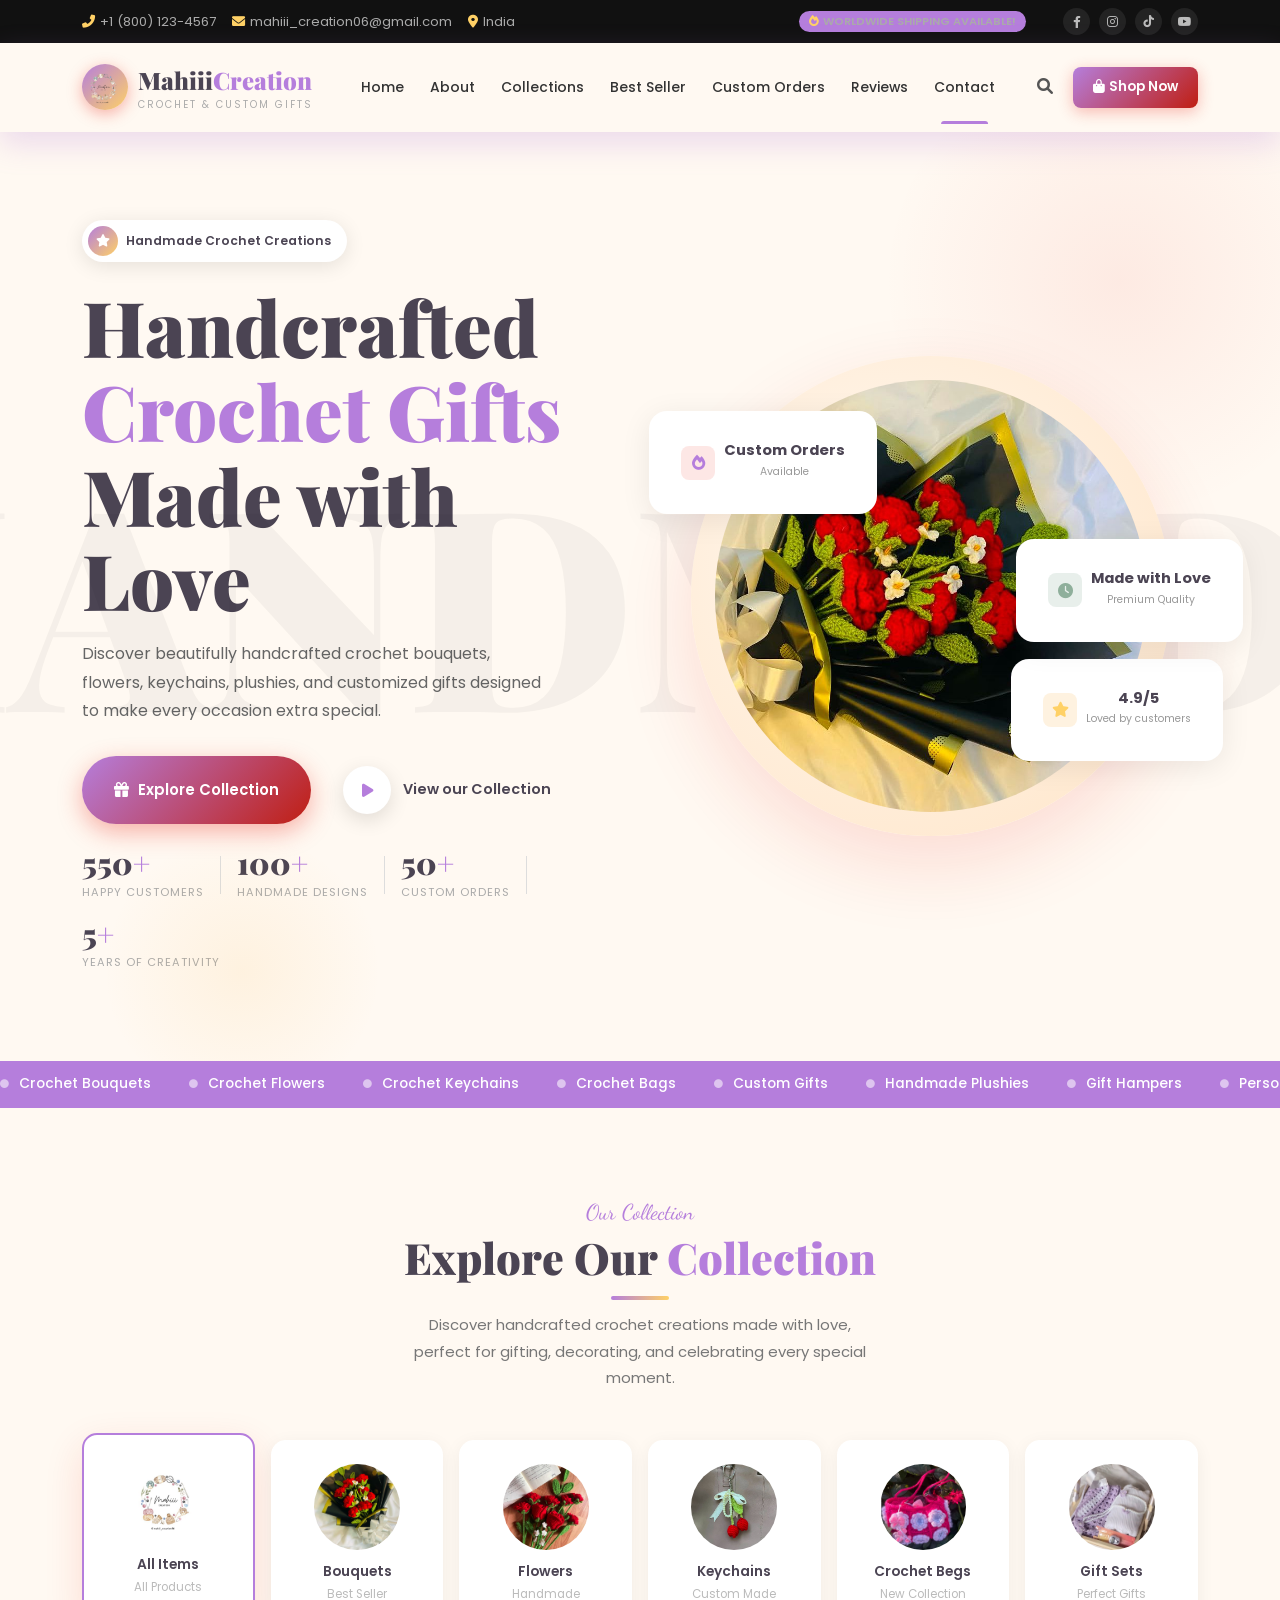
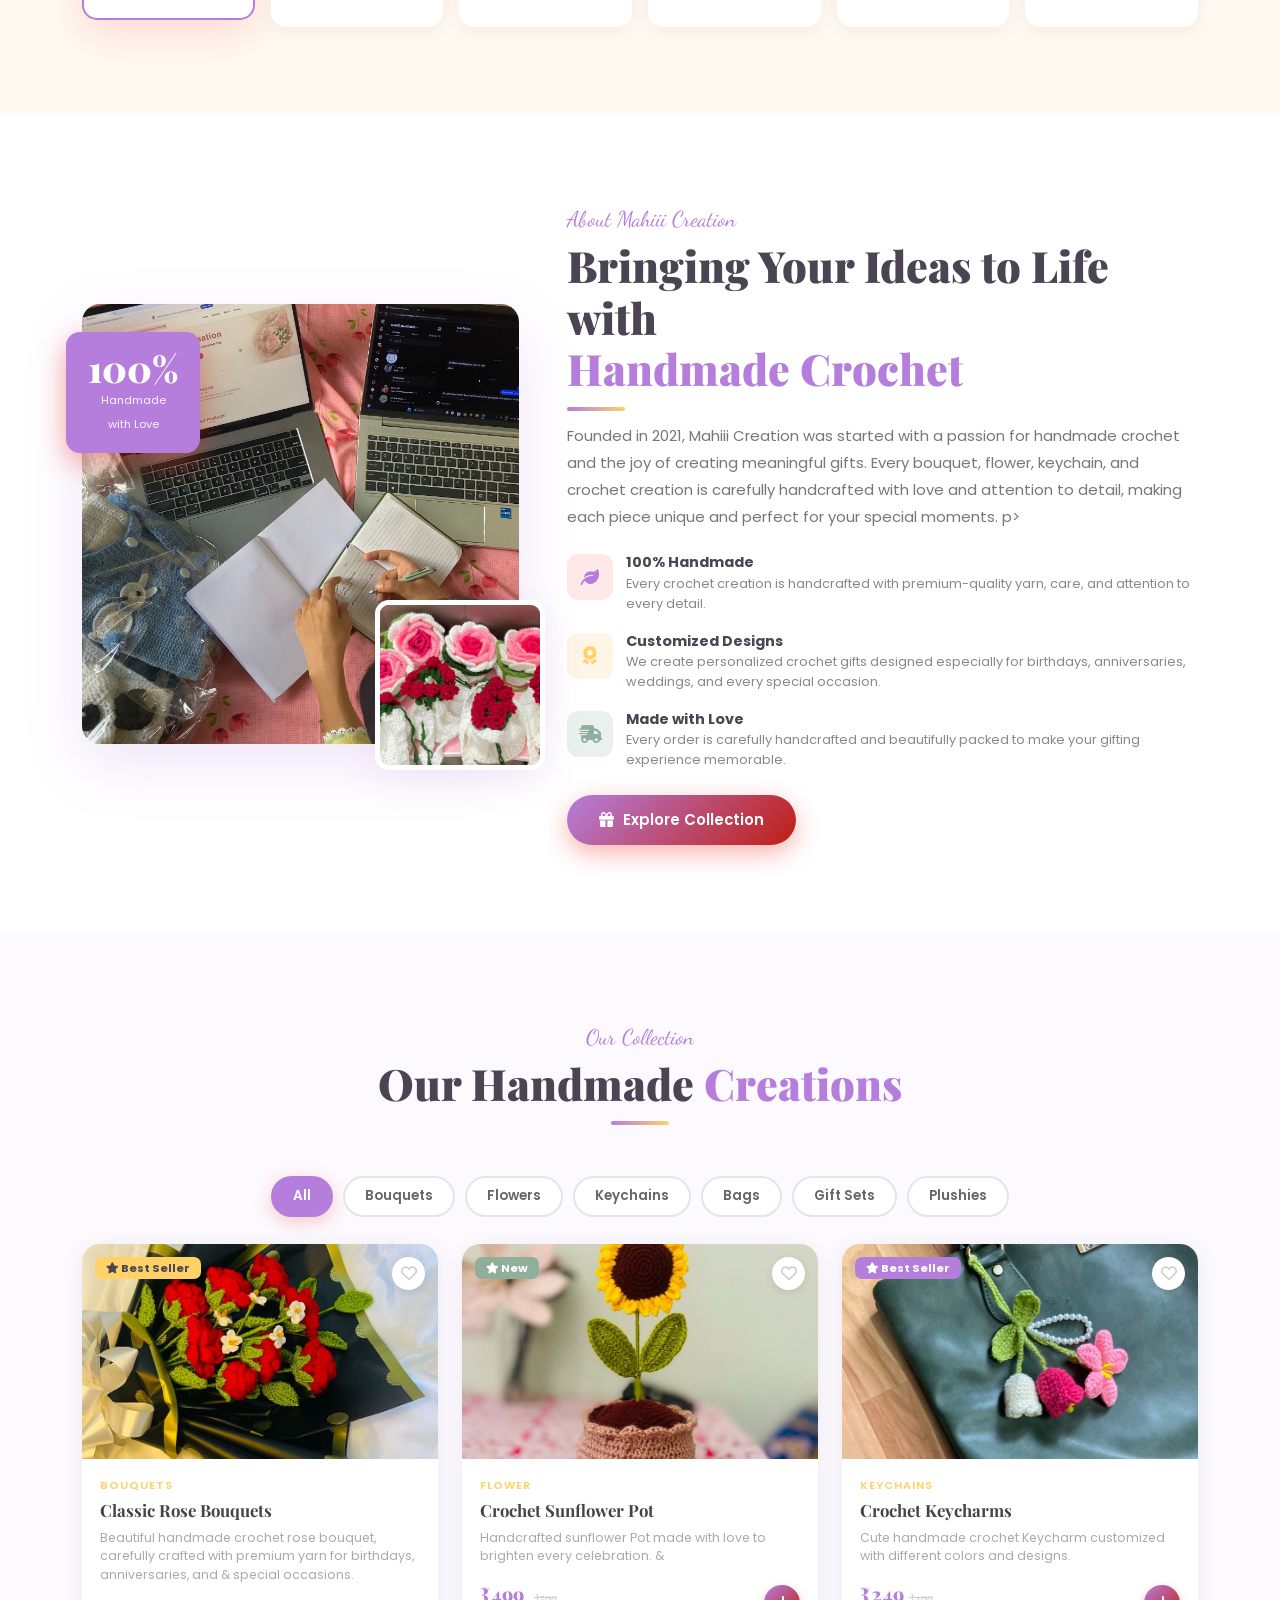
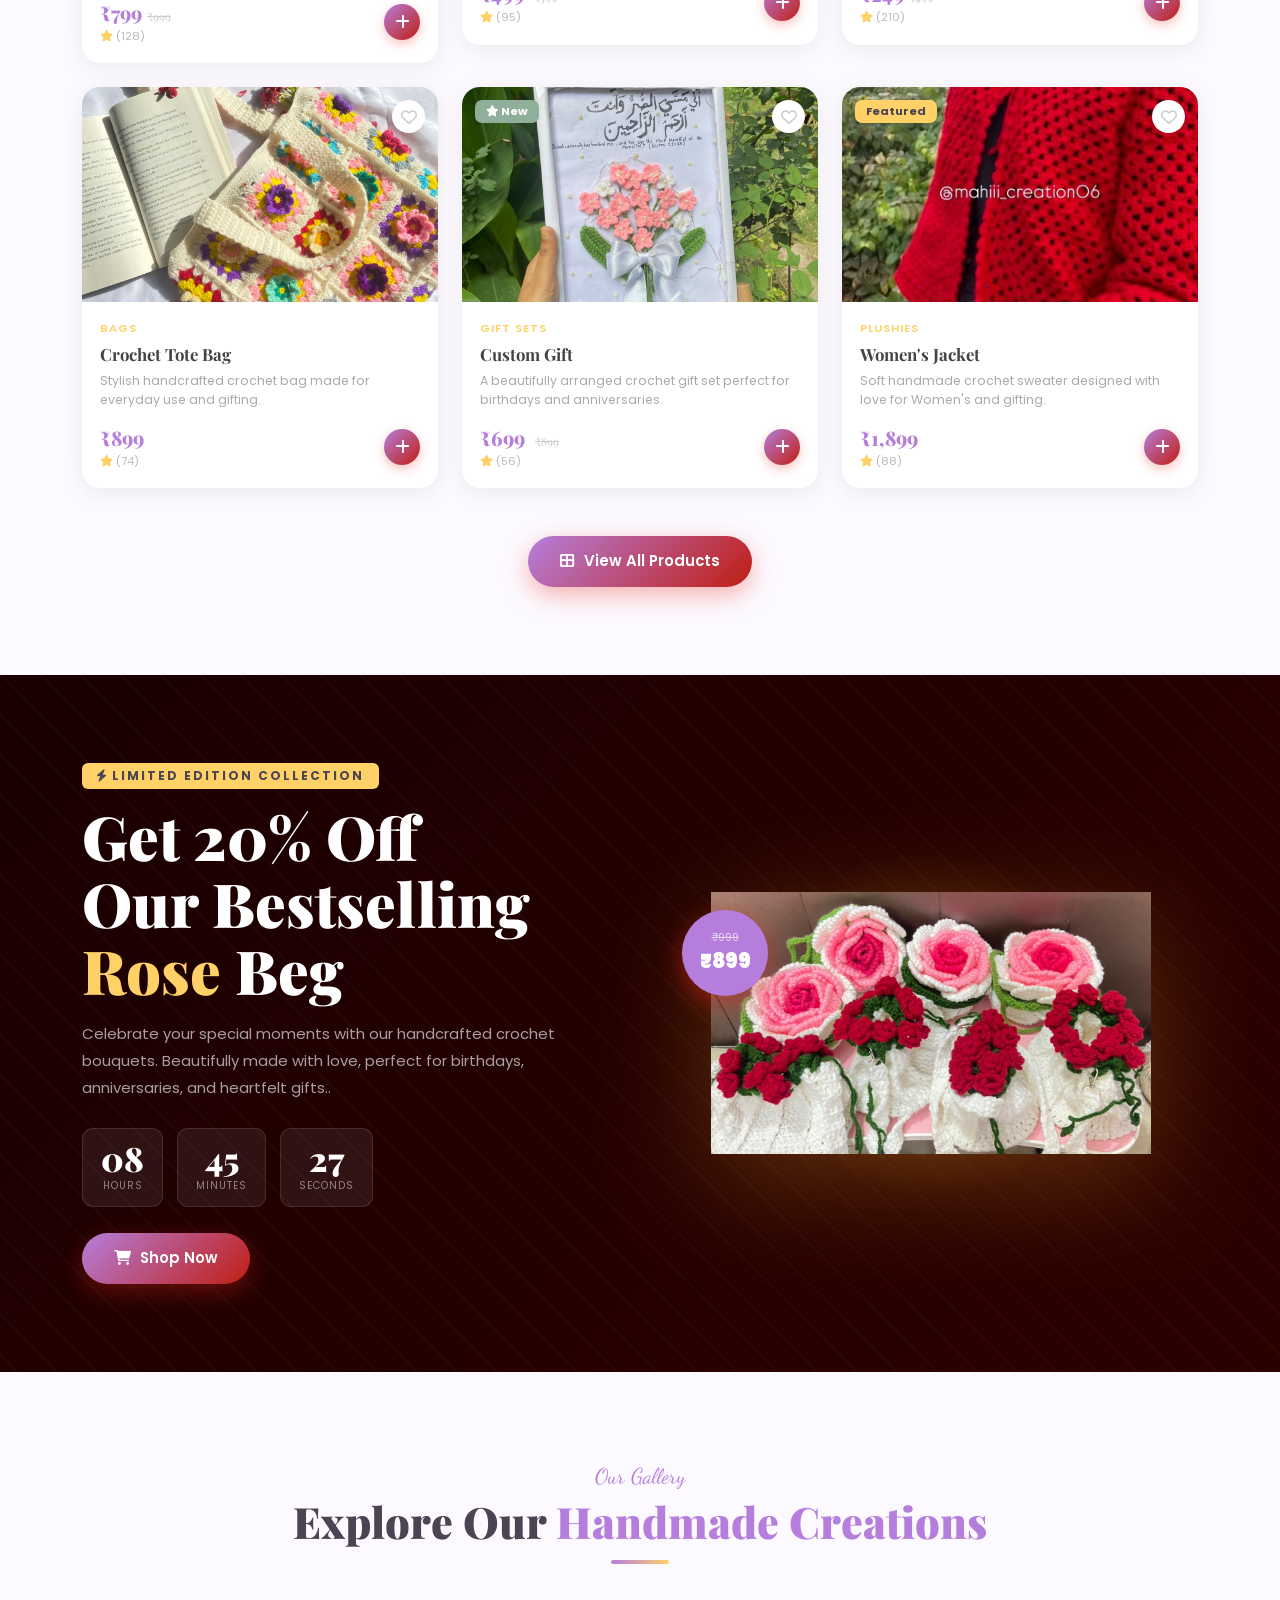
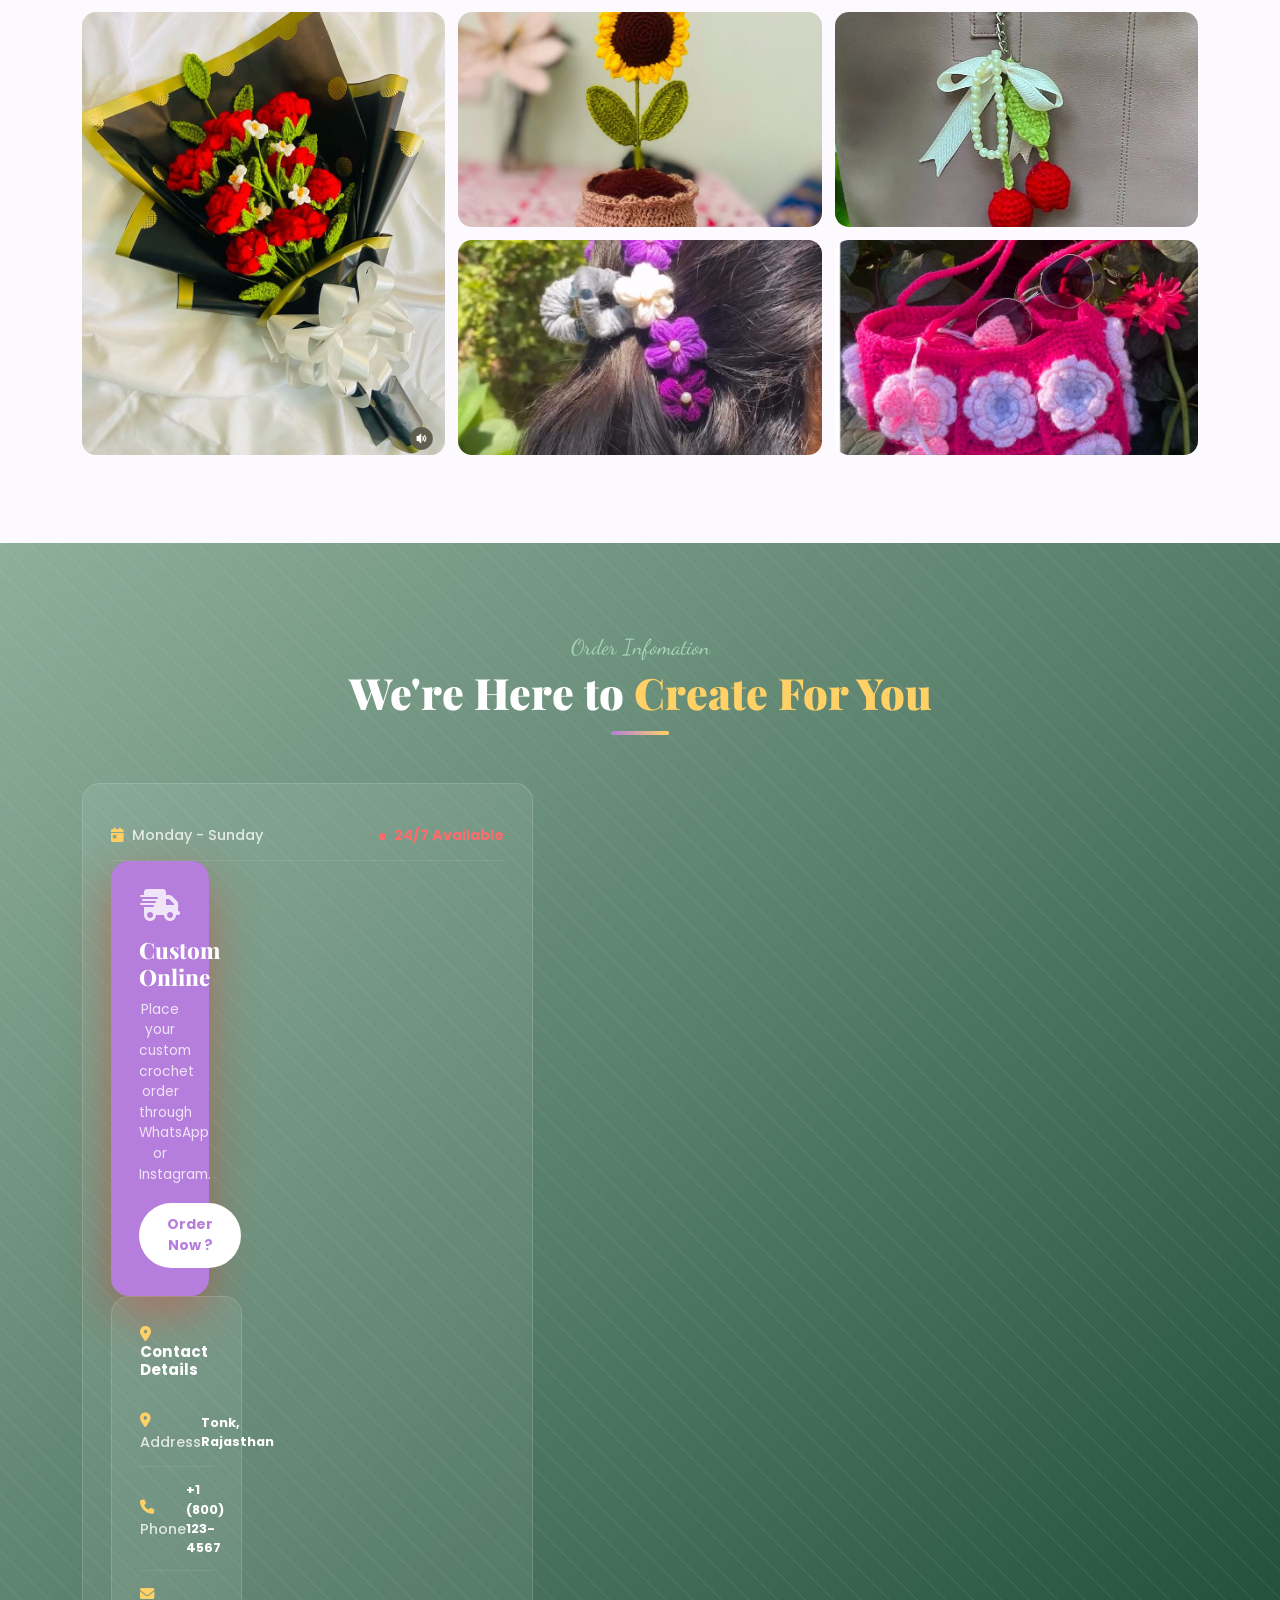
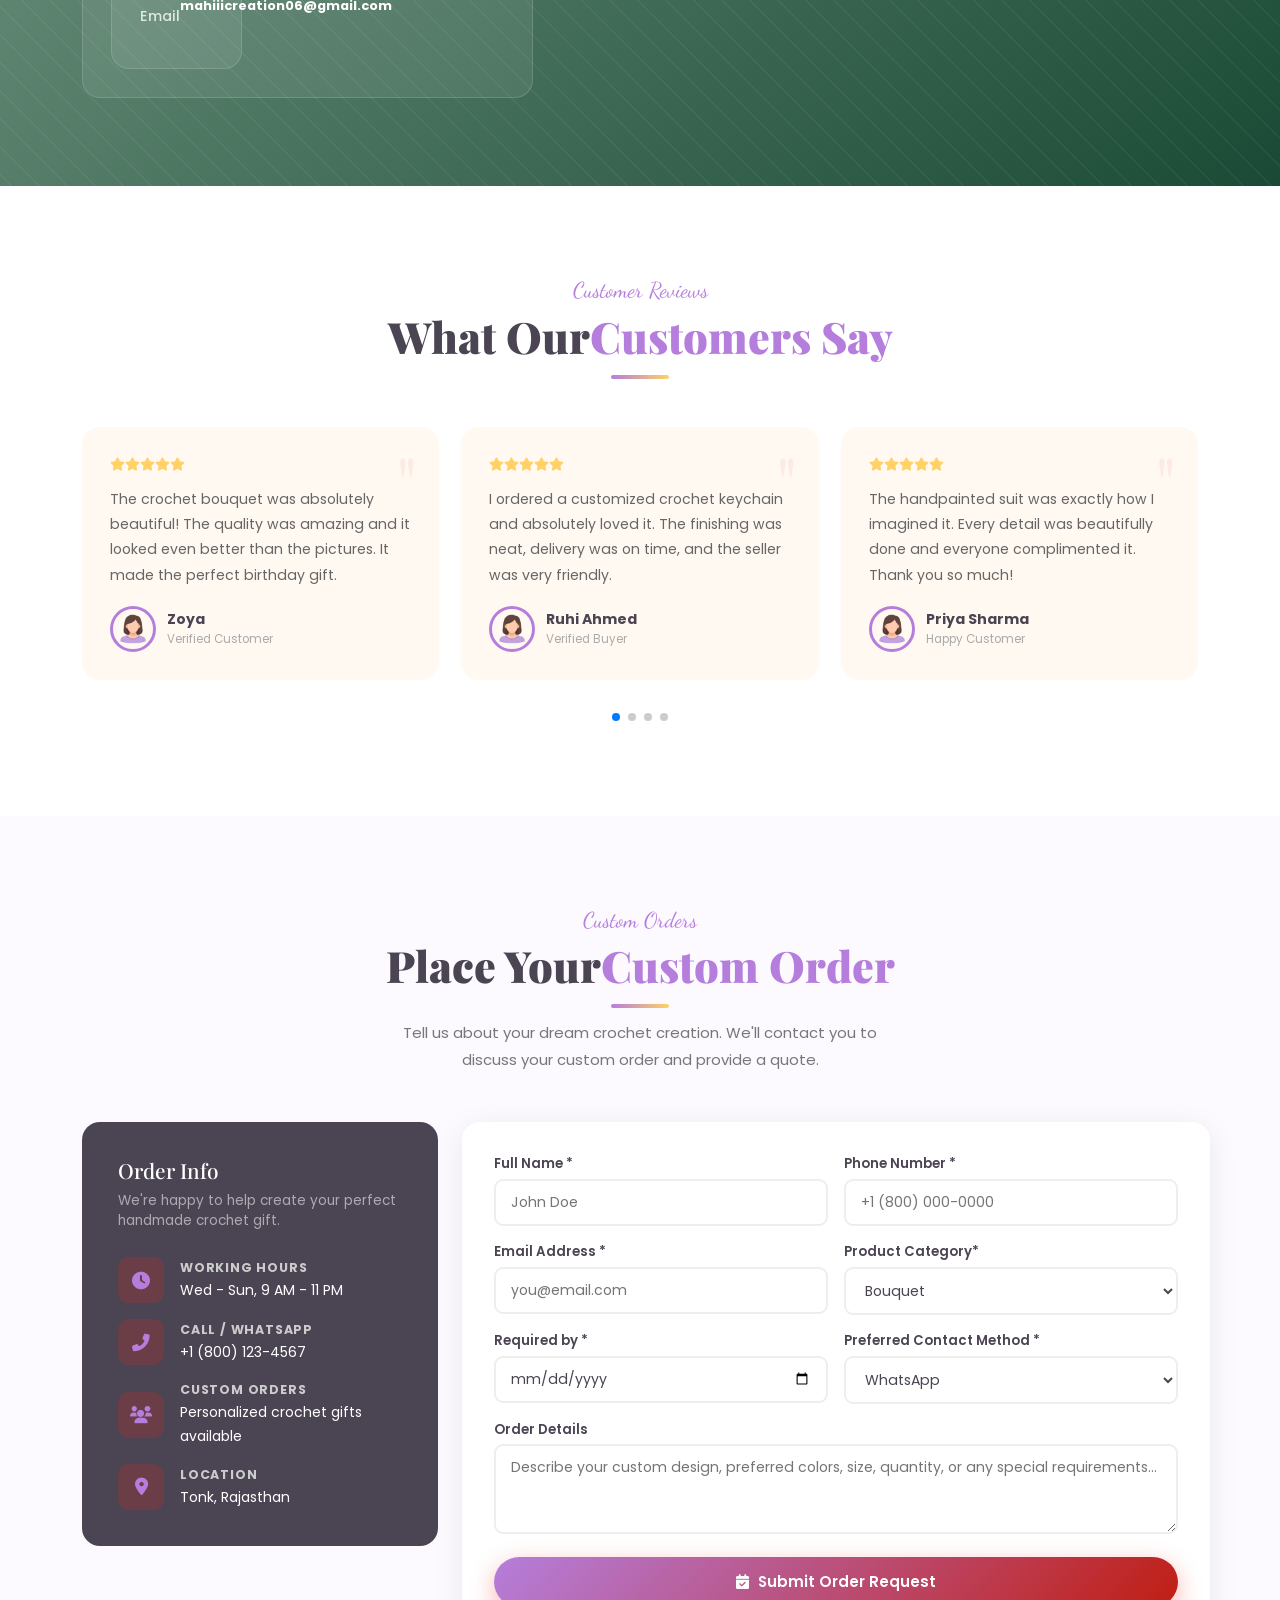
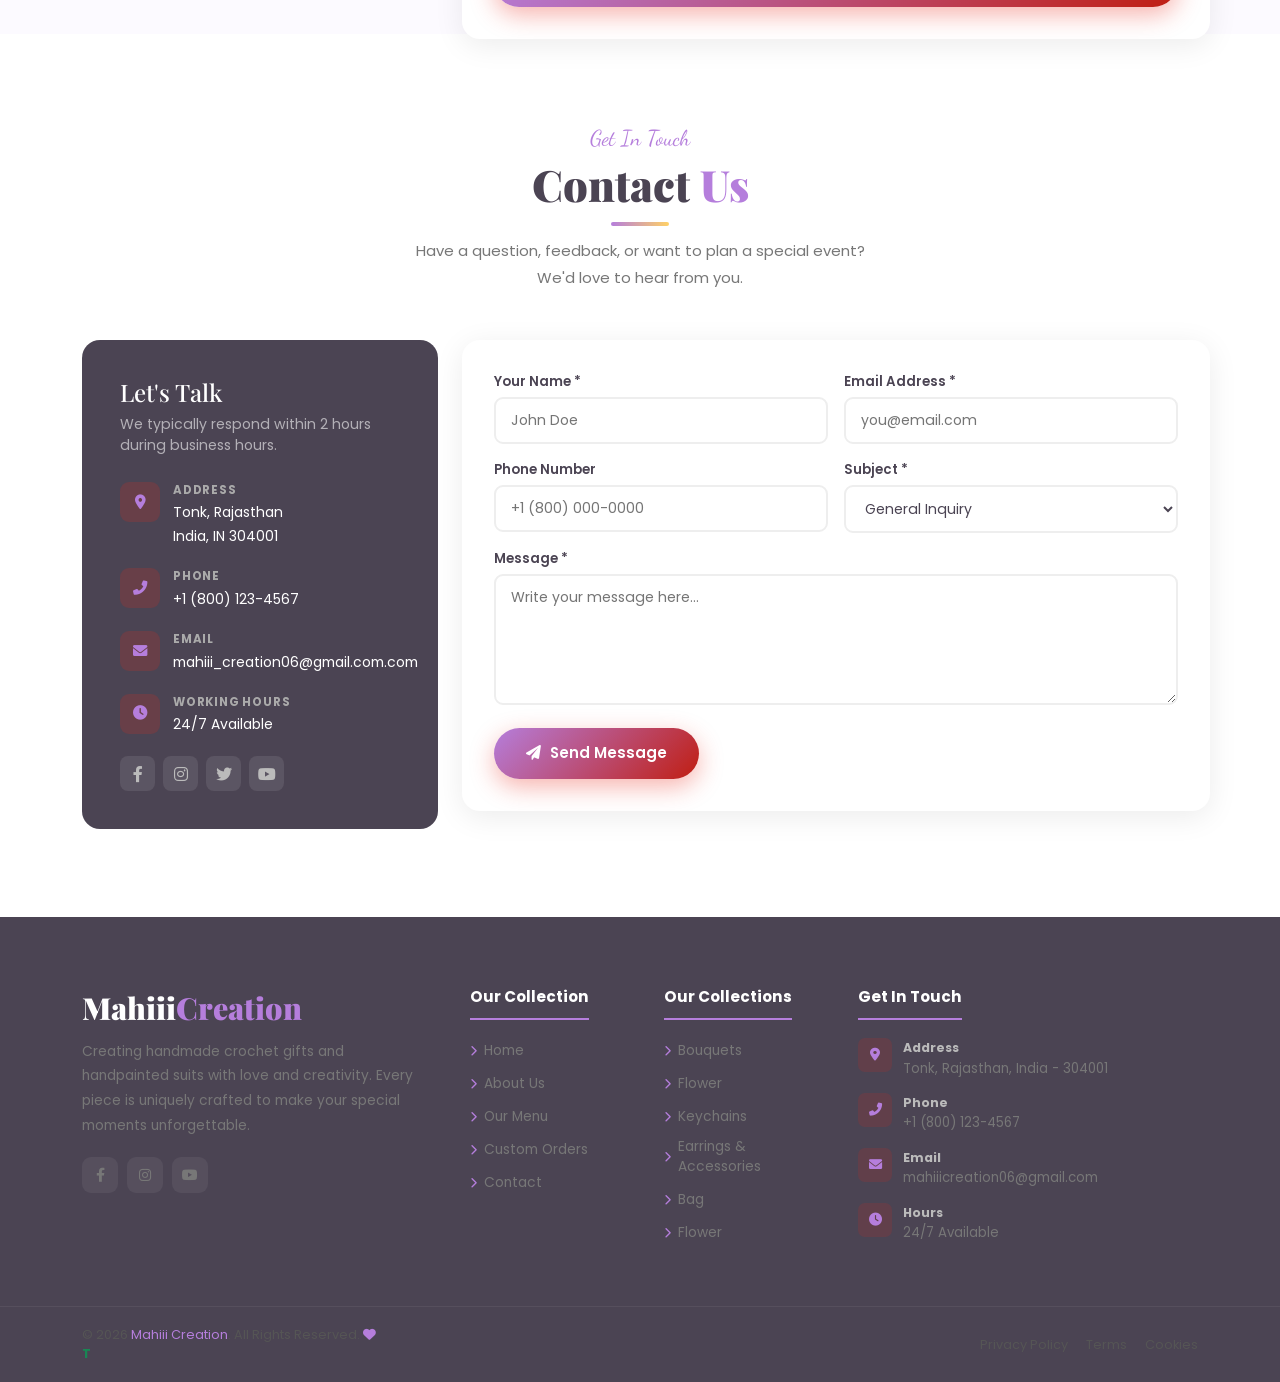
==== sarab-1.0.0/sarab/index.html @ e09a14ba "added all files" ====
<!DOCTYPE html>
<html lang="en">

<head>
   <meta charset="UTF-8">
   <meta http-equiv="X-UA-Compatible" content="IE=edge">
   <meta name="viewport" content="width=device-width, initial-scale=1">
   <meta name="author" content="Sarab">
   <meta name="description" content="Sarab - Fast Food & Restaurant HTML Template">
   <title>Mahiii Creation</title>
   <link
      href="https://fonts.googleapis.com/css2?family=Playfair+Display:wght@400;700;900&family=Poppins:wght@300;400;500;600;700&family=Dancing+Script:wght@700&display=swap"
      rel="stylesheet" />
   <!-- Bootstrap 5.3 -->
   <link href="css/bootstrap.min.css" rel="stylesheet" />
   <!-- AOS Animate on Scroll -->
   <link href="css/aos.css" rel="stylesheet" />
   <!-- Swiper -->
   <link href="css/swiper-bundle.min.css" rel="stylesheet" />
   <!-- all min css -->
   <link rel="stylesheet" href="css/all.min.css" />
   <!-- magnific CSS -->
   <link rel="stylesheet" href="css/magnific-popup.css" />
   <!-- Style CSS -->
   <link rel="stylesheet" href="css/style.css" />
</head>

<body>
   <!-- ============================================================
         TOP BAR
         ============================================================ -->
   <div id="topbar">
      <div class="container">
         <div class="d-flex justify-content-between align-items-center flex-wrap gap-2">
            <div class="top-contact d-flex flex-wrap">
               <span><i class="fas fa-phone-alt"></i>+1 (800) 123-4567</span>
               <span><i class="fas fa-envelope"></i>mahiii_creation06@gmail.com</span>
               <span><i class="fas fa-map-marker-alt"></i>India</span>
            </div>
            <div class="d-flex align-items-center gap-3">
               <span class="ttag"><i class="fas fa-fire me-1"></i>Worldwide Shipping Available!</span>
               <div class="tsoc">
                  <a href="#"><i class="fab fa-facebook-f"></i></a>
                  <a href="https://www.instagram.com/mahiii_creation06?igsh=MTJzNTdpdWhrNXEycw%3D%3D&utm_source=qr"><i
                        class="fab fa-instagram"></i></a>
                  <a href="#"><i class="fab fa-tiktok"></i></a>
                  <a href="https://youtube.com/@mahiii_creation06?si=y1d1FblT5YzJp3zn"><i
                        class="fab fa-youtube"></i></a>
               </div>
            </div>
         </div>
      </div>
   </div>
   <!-- ============================================================
         NAVBAR
         ============================================================ -->
   <nav class="navbar navbar-expand-lg" id="nav">
      <div class="container">
         <a class="navbar-brand" href="#">
            <div class="blogo">
               <div class="bico"> <img src="img/logo1.png" alt="Mahiii Creation Logo">
               </div>
               <div>
                  <div class="bname">Mahiii<span>Creation</span></div>
                  <div class="bsub">Crochet & Custom Gifts </div>
               </div>
            </div>
         </a>
         <button class="navbar-toggler border-0" type="button" data-bs-toggle="collapse" data-bs-target="#navmenu">
            <i class="fas fa-bars" style="color:var(--prima ry);font-size:1.35rem;"></i>
         </button>
         <div class="collapse navbar-collapse" id="navmenu">
            <ul class="navbar-nav mx-auto">
               <li class="nav-item"><a class="nav-link active" href="#hero">Home</a></li>
               <li class="nav-item"><a class="nav-link" href="#about">About</a></li>
               <li class="nav-item"><a class="nav-link" href="#menu">Collections</a></li>
               <li class="nav-item"><a class="nav-link" href="#chefs">Best Seller</a></li>
               <li class="nav-item"><a class="nav-link" href="#reservation">Custom Orders</a></li>
               <li class="nav-item"><a class="nav-link" href="#testimonials">Reviews</a></li>
               <li class="nav-item"><a class="nav-link" href="#contact-section">Contact</a></li>
            </ul>
            <div class="d-flex align-items-center gap-1">
               <!-- FIX 1: Search button -->
               <button id="navSearchBtn" title="Search"><i class="fas fa-search"></i></button>
               <a href="#menu" class="nav-link nav-cta"><i class="fas fa-shopping-bag me-1"></i>Shop Now</a>
            </div>
         </div>
      </div>
   </nav>
   <!-- ============================================================
         FIX 1 � SEARCH OVERLAY POPUP
         ============================================================ -->
   <div id="searchOv">
      <button class="sovclose" id="searchClose"><i class="fas fa-times"></i></button>
      <div class="sovbox">
         <h4>Find the perfect handmade crochet gift.</h4>
         <div class="sovinput">
            <input type="text" id="searchInput" placeholder="Search bouquets, keychains, flowers..."
               autocomplete="off" />
            <button><i class="fas fa-search"></i></button>
         </div>
         <!-- Categories inside search box -->
         <div class="sovcats">
            <div class="sovcat active" data-cat="all">
               <img src="img/logo.jpeg" alt="" />All Items
            </div>
            <div class="sovcat" data-cat="burgers">
               <img src="img/bouquet.jpeg" alt="" />Bouquets
            </div>
            <div class="sovcat" data-cat="pizza">
               <img src="img/menu/purple clw.jpeg" alt="" />Accessories
            </div>
            <div class="sovcat" data-cat="chicken">
               <img src="img/menu/Rose flower.jpeg" alt="" />Flowers
            </div>
            <div class="sovcat" data-cat="wraps">
               <img src="img/menu/bag.jpeg" alt="" />Crochet Bags
            </div>
            <div class="sovcat" data-cat="pasta">
               <img src="img/menu/women cardigan.jpeg" alt="" />Plushies
            </div>
            <div class="sovcat" data-cat="desserts">
               <img src="img/menu/ramadan gift hamper.jpeg" alt="" />Gift Hampers
            </div>
         </div>
         <div class="sovtrend">
            <p><i class="fas fa-fire me-1" style="color:var(--secondary);"></i>Popular Searches</p>
            <span class="ttag">Crochet Bouquet</span>
            <span class="ttag">Rose Bouquet</span>
            <span class="ttag">Accessories</span>
            <span class="ttag">Crochet Keychain</span>
            <span class="ttag">Crochet Bag</span>
            <span class="ttag">Custom Gift</span>
         </div>
      </div>
   </div>
   <!-- ============================================================
         HERO
         ============================================================ -->
   <section id="hero">
      <div class="hs hs1"></div>
      <div class="hs hs2"></div>
      <div class="hbgtxt">HANDMADE</div>
      <div class="container">
         <div class="row align-items-center g-5" style="min-height:88vh;">
            <div class="col-lg-6">
               <div class="hbadge">
                  <div class="hbi"><i class="fas fa-star"></i></div>
                  <span>Handmade Crochet Creations</span>
               </div>
               <h1 class="htitle">Handcrafted <span class="hl">Crochet Gifts</span><br />Made with Love</h1>
               <p class="hdesc">Discover beautifully handcrafted crochet bouquets, flowers, keychains, plushies, and
                  customized gifts designed to make every occasion extra special.</p>
               <div class="d-flex flex-wrap gap-3 mb-2">
                  <a href="#menu" class="btn-red"><i class="fas fa-gift"></i>Explore Collection</a>
                  <!-- FIX 2: Magnific popup video trigger -->
                  <a href="https://www.youtube.com/watch?v=RXv_uIN6e-Y" class="magnific_popup btn-play popup-youtube">
                     <div class="pico"><i class="fas fa-play"></i></div>
                     <span>View our Collection</span>
                  </a>
               </div>
               <div class="hstats d-flex gap-3 flex-wrap mt-4">
                  <div class="hstat"><span class="snum">550<em>+</em></span><small>Happy Customers</small></div>
                  <div class="sdiv"></div>
                  <div class="hstat"><span class="snum">100<em>+</em></span><small>Handmade Designs</small></div>
                  <div class="sdiv"></div>
                  <div class="hstat"><span class="snum">50<em>+</em></span><small>Custom Orders</small></div>
                  <div class="sdiv"></div>
                  <div class="hstat"><span class="snum">5<em>+</em></span><small>Years of Creativity</small></div>
               </div>
            </div>
            <div class="col-lg-6">
               <div style="position:relative;text-align:center;">
                  <div class="hcircle">
                     <img src="img/banner.jpeg" alt="Burger" />
                  </div>
                  <div class="fcard fc1">
                     <div class="fcoi r"><i class="fas fa-fire"></i></div>
                     <div><span class="fcnum">Custom Orders</span><span class="fcsm">Available</span></div>
                  </div>
                  <div class="fcard fc2">
                     <div class="fcoi y"><i class="fas fa-star"></i></div>
                     <div><span class="fcnum">4.9/5</span><span class="fcsm">Loved by customers</span></div>
                  </div>
                  <div class="fcard fc3">
                     <div class="fcoi g"><i class="fas fa-clock"></i></div>
                     <div><span class="fcnum">Made with Love</span><span class="fcsm">Premium Quality</span></div>
                  </div>
               </div>
            </div>
         </div>
      </div>
   </section>
   <!-- MARQUEE -->
   <div class="mqsec">
      <div class="mqtrack">
         <div class="mqitem"><i class="fas fa-circle"></i>Crochet Bouquets</div>
         <div class="mqitem"><i class="fas fa-circle"></i>Crochet Flowers</div>
         <div class="mqitem"><i class="fas fa-circle"></i>Crochet Keychains</div>
         <div class="mqitem"><i class="fas fa-circle"></i>Crochet Bags</div>
         <div class="mqitem"><i class="fas fa-circle"></i>Custom Gifts</div>
         <div class="mqitem"><i class="fas fa-circle"></i>Handmade Plushies</div>
         <div class="mqitem"><i class="fas fa-circle"></i>Gift Hampers</div>
         <div class="mqitem"><i class="fas fa-circle"></i>Personalized Gifts</div>
         <div class="mqitem"><i class="fas fa-circle"></i>Crochet Flowers</div>
         <div class="mqitem"><i class="fas fa-circle"></i>Crochet Mobile Cover</div>
         <div class="mqitem"><i class="fas fa-circle"></i>Crochet Earrings</div>
         <div class="mqitem"><i class="fas fa-circle"></i>Rose Bouquet</div>
         <div class="mqitem"><i class="fas fa-circle"></i>Custom Gifts</div>
         <div class="mqitem"><i class="fas fa-circle"></i>Gift Hampers</div>
      </div>
   </div>
   <!-- CATEGORY -->
   <section id="category">
      <div class="container">
         <div class="text-center mb-5" data-aos="fade-up">
            <span class="slbl">Our Collection</span>
            <h2 class="stitle">Explore Our <span>Collection</span></h2>
            <div class="sline"></div>
            <p class="sdesc mx-auto" style="max-width:480px;">Discover handcrafted crochet creations made with love,
               perfect for gifting, decorating, and celebrating every special moment.
            </p>
         </div>
         <div class="row g-3 justify-content-center">
            <div class="col-6 col-sm-4 col-md-3 col-lg-2" data-aos="zoom-in" data-aos-delay="0">
               <div class="catcard active" data-filter="all">
                  <img class="catimg" src="img/logo.jpeg" alt="" />
                  <div class="catnm">All Items</div>
                  <div class="catct">All Products</div>
               </div>
            </div>
            <div class="col-6 col-sm-4 col-md-3 col-lg-2" data-aos="zoom-in" data-aos-delay="70">
               <div class="catcard" data-filter="burgers">
                  <img class="catimg" src="img/bouquet.jpeg" alt="" />
                  <div class="catnm">Bouquets</div>
                  <div class="catct">Best Seller</div>
               </div>
            </div>
            <div class="col-6 col-sm-4 col-md-3 col-lg-2" data-aos="zoom-in" data-aos-delay="140">
               <div class="catcard" data-filter="pizza">
                  <img class="catimg" src="img/menu/Rose flower.jpeg" alt="" />
                  <div class="catnm">Flowers</div>
                  <div class="catct">Handmade</div>
               </div>
            </div>
            <div class="col-6 col-sm-4 col-md-3 col-lg-2" data-aos="zoom-in" data-aos-delay="210">
               <div class="catcard" data-filter="chicken">
                  <img class="catimg" src="img/menu/keychain.jpeg" alt="" />
                  <div class="catnm">Keychains</div>
                  <div class="catct">Custom Made</div>
               </div>
            </div>
            <div class="col-6 col-sm-4 col-md-3 col-lg-2" data-aos="zoom-in" data-aos-delay="280">
               <div class="catcard" data-filter="wraps">
                  <img class="catimg" src="img/menu/bag.jpeg" alt="" />
                  <div class="catnm">Crochet Begs</div>
                  <div class="catct">New Collection</div>
               </div>
            </div>
            <div class="col-6 col-sm-4 col-md-3 col-lg-2" data-aos="zoom-in" data-aos-delay="350">
               <div class="catcard" data-filter="desserts">
                  <img class="catimg" src="img/menu/ramadan gift hamper.jpeg" alt="" />
                  <div class="catnm">Gift Sets</div>
                  <div class="catct">Perfect Gifts</div>
               </div>
            </div>
         </div>
      </div>
   </section>
   <!-- ABOUT -->
   <section id="about">
      <div class="container">
         <div class="row align-items-center g-5">
            <div class="col-lg-5" data-aos="fade-right">
               <div class="astack">
                  <div class="aexp"><span class="anum">100%</span><small>Handmade<br />with Love</small></div>
                  <div class="amain"><img src="img/ About.jpeg" alt="Restaurant" /></div>
                  <div class="asm"><img src="img/About2.jpeg" alt="" /></div>
               </div>
            </div>
            <div class="col-lg-7" data-aos="fade-left">
               <span class="slbl">About Mahiii Creation</span>
               <h2 class="stitle text-start">Bringing Your Ideas to Life with<br /><span>Handmade Crochet</span></h2>
               <div class="sline lft"></div>
               <p class="sdesc mb-4">Founded in 2021, Mahiii Creation was started with a passion for handmade crochet
                  and the joy of creating meaningful gifts. Every bouquet, flower, keychain, and crochet creation is
                  carefully handcrafted with love and attention to detail, making each piece unique and perfect for your
                  special moments.
                  p>
               <div class="mb-4">
                  <div class="fti">
                     <div class="ftico r"><i class="fas fa-leaf"></i></div>
                     <div>
                        <h6>100% Handmade</h6>
                        <p>Every crochet creation is handcrafted with premium-quality yarn, care, and attention to every
                           detail.</p>
                     </div>
                  </div>
                  <div class="fti">
                     <div class="ftico y"><i class="fas fa-award"></i></div>
                     <div>
                        <h6>Customized Designs</h6>
                        <p>We create personalized crochet gifts designed especially for birthdays, anniversaries,
                           weddings, and every special occasion.</p>
                     </div>
                  </div>
                  <div class="fti">
                     <div class="ftico g"><i class="fas fa-shipping-fast"></i></div>
                     <div>
                        <h6>Made with Love</h6>
                        <p>Every order is carefully handcrafted and beautifully packed to make your gifting experience
                           memorable.</p>
                     </div>
                  </div>
               </div>
               <a href="#menu" class="btn-red"><i class="fas fa-gift"></i>Explore Collection</a>
            </div>
         </div>
      </div>
   </section>
   <!-- ============================================================
         MENU � FIX 3 (filter works) + FIX 4 (plus opens popup)
         ============================================================ -->
   <section id="menu">
      <div class="container">
         <div class="text-center mb-5" data-aos="fade-up">
            <span class="slbl">Our Collection</span>
            <h2 class="stitle">Our Handmade <span>Creations</span></h2>
            <div class="sline"></div>
         </div>
         <!-- FIX 3 � filter buttons -->
         <div class="text-center mb-4" data-aos="fade-up">
            <button class="filtbtn active" data-f="all">All</button>
            <button class="filtbtn" data-f="burgers">Bouquets</button>
            <button class="filtbtn" data-f="pizza">Flowers</button>
            <button class="filtbtn" data-f="chicken">Keychains</button>
            <button class="filtbtn" data-f="wraps">Bags</button>
            <button class="filtbtn" data-f="desserts">Gift Sets</button>
            <button class="filtbtn" data-f="pasta">Plushies</button>
         </div>
         <div class="row g-4" id="mgrid">
            <!-- CARD 1: Burgers -->
            <div class="col-sm-6 col-lg-4 mwrap" data-c="burgers" data-aos="fade-up">
               <div class="mcard" data-img="img/menu/1.jpg" data-title="Classic Smash Burger" data-cat="Burgers"
                  data-price="$14.99" data-old="$18.99" data-rating="4.9" data-reviews="128" data-cal="620"
                  data-time="12"
                  data-desc="Double smashed patty, cheddar cheese, caramelized onions, house pickles and our legendary special sauce. Made fresh to order on a toasted brioche bun."
                  data-tags="Spicy,Bestseller,Beef">
                  <div class="mimg">
                     <img src="img/banner.jpeg" alt="Smash Burger" />
                     <div class="mbdg hot"><i class="fas fa-star"></i> Best Seller</div>
                     <div class="mhrt"><i class="far fa-heart"></i></div>
                  </div>
                  <div class="mbody">
                     <div class="mcat">Bouquets</div>
                     <div class="mtit">Classic Rose Bouquets</div>
                     <div class="mdesc">Beautiful handmade crochet rose bouquet, carefully crafted with premium yarn for
                        birthdays, anniversaries, and &amp; special occasions.
                     </div>
                     <div class="mfoot">
                        <div>
                           <div class="mprice">₹799<small>₹999</small></div>
                           <div class="mstars"><i class="fas fa-star"></i> <span
                                 style="color:#bbb;font-size:.7rem;">(128)</span></div>
                        </div>
                        <button class="madd" title="View Details"><i class="fas fa-plus"></i></button>
                     </div>
                  </div>
               </div>
            </div>
            <!-- CARD 2: Pizza -->
            <div class="col-sm-6 col-lg-4 mwrap" data-c="pizza" data-aos="fade-up" data-aos-delay="80">
               <div class="mcard" data-img="img/menu/2.jpg" data-title="Margherita Royale" data-cat="Pizza"
                  data-price="$19.99" data-old="$24.99" data-rating="4.8" data-reviews="95" data-cal="480"
                  data-time="18"
                  data-desc="San Marzano tomatoes, fresh buffalo mozzarella, fragrant basil leaves, drizzled with Italian truffle oil on a hand-stretched sourdough base."
                  data-tags="Vegetarian,New,Italian">
                  <div class="mimg">
                     <img src="img/category/sunflower pot.jpeg" alt="Pizza" />
                     <div class="mbdg new"><i class="fas fa-star"></i> New</div>
                     <div class="mhrt"><i class="far fa-heart"></i></div>
                  </div>
                  <div class="mbody">
                     <div class="mcat">Flower</div>
                     <div class="mtit">Crochet Sunflower Pot</div>
                     <div class="mdesc">Handcrafted sunflower Pot made with love to brighten every celebration.
                        &amp;
                     </div>
                     <div class="mfoot">
                        <div>
                           <div class="mprice">₹499 <small>₹599</small></div>
                           <div class="mstars"><i class="fas fa-star"></i> <span
                                 style="color:#bbb;font-size:.7rem;">(95)</span></div>
                        </div>
                        <button class="madd" title="View Details"><i class="fas fa-plus"></i></button>
                     </div>
                  </div>
               </div>
            </div>
            <!-- CARD 3: Chicken -->
            <div class="col-sm-6 col-lg-4 mwrap" data-c="chicken" data-aos="fade-up" data-aos-delay="160">
               <div class="mcard" data-img="img/menu/3.jpg" data-title="Nashville Hot Chicken" data-cat="Chicken"
                  data-price="$12.99" data-old="$16.99" data-rating="5.0" data-reviews="210" data-cal="710"
                  data-time="15"
                  data-desc="Extra-crispy fried chicken tossed in our signature fiery Nashville spice blend, served with honey drizzle and house pickles on a toasted brioche bun."
                  data-tags="Spicy,Bestseller,Crispy">
                  <div class="mimg">
                     <img src="img/category/key charm.jpeg" alt="Chicken" />
                     <div class="mbdg"><i class="fas fa-star"></i> Best Seller</div>
                     <div class="mhrt"><i class="far fa-heart"></i></div>
                  </div>
                  <div class="mbody">
                     <div class="mcat">Keychains</div>
                     <div class="mtit">Crochet Keycharms</div>
                     <div class="mdesc">Cute handmade crochet Keycharm customized with different colors and designs.
                     </div>
                     <div class="mfoot">
                        <div>
                           <div class="mprice">₹249<small>₹499</small></div>
                           <div class="mstars"><i class="fas fa-star"></i> <span
                                 style="color:#bbb;font-size:.7rem;">(210)</span></div>
                        </div>
                        <button class="madd" title="View Details"><i class="fas fa-plus"></i></button>
                     </div>
                  </div>
               </div>
            </div>
            <!-- CARD 4: Wraps -->
            <div class="col-sm-6 col-lg-4 mwrap" data-c="wraps" data-aos="fade-up">
               <div class="mcard" data-img="img/menu/4.jpg" data-title="Loaded Fajita Wrap" data-cat="Wraps"
                  data-price="$10.99" data-old="" data-rating="4.5" data-reviews="74" data-cal="520" data-time="10"
                  data-desc="Grilled chicken strips, saut�ed bell peppers and onions, sour cream, fresh guacamole and salsa wrapped in a warm flour tortilla with melted cheddar."
                  data-tags="Grilled,Fresh,Mexican">
                  <div class="mimg">
                     <img src="img/category/tote bag.jpeg" alt="Wrap" />
                     <div class="mhrt"><i class="far fa-heart"></i></div>
                  </div>
                  <div class="mbody">
                     <div class="mcat">Bags</div>
                     <div class="mtit">Crochet Tote Bag</div>
                     <div class="mdesc">Stylish handcrafted crochet bag made for everyday use and gifting.</div>
                     <div class="mfoot">
                        <div>
                           <div class="mprice">₹899</div>
                           <div class="mstars"><i class="fas fa-star"></i> <span
                                 style="color:#bbb;font-size:.7rem;">(74)</span></div>
                        </div>
                        <button class="madd" title="View Details"><i class="fas fa-plus"></i></button>
                     </div>
                  </div>
               </div>
            </div>
            <!-- CARD 5: Desserts -->
            <div class="col-sm-6 col-lg-4 mwrap" data-c="desserts" data-aos="fade-up" data-aos-delay="80">
               <div class="mcard" data-img="img/menu/5.jpg" data-title="Nutella Lava Cake" data-cat="Desserts"
                  data-price="$8.99" data-old="$11.99" data-rating="4.9" data-reviews="56" data-cal="390" data-time="8"
                  data-desc="Warm molten chocolate cake with a gooey Nutella center, served alongside Madagascar vanilla bean ice cream with salted caramel drizzle and fresh berries."
                  data-tags="Sweet,New,Chocolate">
                  <div class="mimg">
                     <img src="img/category/crochet gift.jpeg" alt="Lava Cake" />
                     <div class="mbdg new"><i class="fas fa-star"></i> New</div>
                     <div class="mhrt"><i class="far fa-heart"></i></div>
                  </div>
                  <div class="mbody">
                     <div class="mcat">Gift Sets</div>
                     <div class="mtit"> Custom Gift</div>
                     <div class="mdesc">A beautifully arranged crochet gift set perfect for birthdays and anniversaries.
                     </div>
                     <div class="mfoot">
                        <div>
                           <div class="mprice">₹699 <small>₹899</small></div>
                           <div class="mstars"><i class="fas fa-star"></i> <span
                                 style="color:#bbb;font-size:.7rem;">(56)</span></div>
                        </div>
                        <button class="madd" title="View Details"><i class="fas fa-plus"></i></button>
                     </div>
                  </div>
               </div>
            </div>
            <!-- CARD 6: Pasta -->
            <div class="col-sm-6 col-lg-4 mwrap" data-c="pasta" data-aos="fade-up" data-aos-delay="160">
               <div class="mcard" data-img="img/menu/6.jpg" data-title="Truffle Mushroom Pasta" data-cat="Pasta"
                  data-price="$16.99" data-old="" data-rating="4.9" data-reviews="88" data-cal="560" data-time="20"
                  data-desc="Al dente tagliatelle tossed with mixed wild mushrooms, freshly shaved black truffle, aged parmesan, fresh thyme and a touch of cream in garlic butter."
                  data-tags="Vegetarian,Chef's Pick,Italian">
                  <div class="mimg">
                     <img src="img/menu/women cardigan.jpeg" alt="Pasta" />
                     <div class="mbdg hot">Featured</div>
                     <div class="mhrt"><i class="far fa-heart"></i></div>
                  </div>
                  <div class="mbody">
                     <div class="mcat">Plushies</div>
                     <div class="mtit">Women's Jacket</div>
                     <div class="mdesc">Soft handmade crochet sweater designed with love for Women's and gifting.</div>
                     <div class="mfoot">
                        <div>
                           <div class="mprice">₹1,899</div>
                           <div class="mstars"><i class="fas fa-star"></i> <span
                                 style="color:#bbb;font-size:.7rem;">(88)</span></div>
                        </div>
                        <button class="madd" title="View Details"><i class="fas fa-plus"></i></button>
                     </div>
                  </div>
               </div>
            </div>
         </div>
         <!-- end #mgrid -->
         <div class="text-center mt-5"><a href="#" class="btn-red"><i class="fas fa-th-large"></i>View All Products</a>
         </div>
      </div>
   </section>


   <!-- ============================================================
         FIX 4 � MENU DETAIL POPUP MODAL
         ============================================================ -->
   <div id="menuPop">
      <div class="mpbox">
         <button class="mpclose" id="mpClose"><i class="fas fa-times"></i></button>
         <div class="mpimg"><img id="mpImg" src="" alt="" /></div>
         <div class="mpbody">
            <div id="mpCat"></div>
            <div id="mpTitle"></div>
            <div id="mpStars"></div>
            <div id="mpDesc"></div>
            <div id="mpPrice"></div>
            <div class="mpmeta" id="mpMeta"></div>
            <div class="mpqty">
               <button class="mpqbtn" id="mpMinus">-</button>
               <span class="mpqnum" id="mpQnum">1</span>
               <button class="mpqbtn" id="mpPlus">+</button>
               <span style="font-size:.82rem;color:#aaa;margin-left:9px;">Quantity</span>
            </div>
            <div class="mptags" id="mpTags"></div>
            <button class="mpaddcart" id="mpAddCart"><i class="fas fa-shopping-cart"></i>Order on Whatsapp</button>
         </div>
      </div>
   </div>
   <!-- SPECIAL OFFER -->
   <section id="special">
      <div class="spbg"></div>
      <div class="container" style="position:relative;z-index:2;">
         <div class="row align-items-center g-5">
            <div class="col-lg-6" data-aos="fade-right">
               <div class="sptag"><i class="fas fa-bolt me-1"></i>Limited Edition Collection</div>
               <h2 class="sptitle">Get 20% Off<br />Our Bestselling<br /><span>Rose</span> Beg</h2>
               <p class="spdesc">Celebrate your special moments with our handcrafted crochet bouquets. Beautifully made
                  with love, perfect for birthdays, anniversaries, and heartfelt gifts..</p>
               <div class="cdwrap">
                  <div class="cditem"><span class="cdnum" id="cdH">08</span><span class="cdlbl">Hours</span></div>
                  <div class="cditem"><span class="cdnum" id="cdM">45</span><span class="cdlbl">Minutes</span></div>
                  <div class="cditem"><span class="cdnum" id="cdS">30</span><span class="cdlbl">Seconds</span></div>
               </div>
               <a href="#menu" class="btn-red"><i class="fas fa-shopping-cart"></i>Shop Now</a>
            </div>
            <div class="col-lg-6" data-aos="fade-left">
               <div class="spimgw">
                  <div class="spglow"></div>
                  <div class="sppbdg"><span class="old">₹999</span><span class="np">₹899</span></div>
                  <img src="img/About2.jpeg" alt="Special Burger" />
               </div>
            </div>
         </div>
      </div>
   </section>


   <!-- ============================================================
         GALLERY � FIX 7 (click opens detail popup)
         ============================================================ -->
   <section id="gallery">
      <div class="container">
         <div class="text-center mb-5" data-aos="fade-up">
            <span class="slbl">Our Gallery</span>
            <h2 class="stitle">Explore Our <span>Handmade Creations</span></h2>
            <div class="sline"></div>
         </div>
         <div class="ggrid" data-aos="fade-up">
            <div class="gitem" data-gi="0" data-gimg="img/portfolio/work1.jpg" data-gtitle="Crochet Rose Bouquet"
               data-gdesc="Elegant handmade crochet rose bouquet, perfect for birthdays, anniversaries, and memorable gifts.">
               <img src="img/bouquet.jpeg" alt="crochet rose bouquet" />
               <div class="gover"><span><i class="fas fa-expand-alt"></i> Crochet Rose Bouquet</span></div>
            </div>
            <div class="gitem" data-gi="1" data-gimg="img/portfolio/work2.jpg" data-gtitle="Sunflower pot"
               data-gdesc="Handcrafted sunflower bouquet made with premium yarn to brighten every special occasion.">
               <img src="img/category/sunflower pot.jpeg" alt="Sunflower pot" />
               <div class="gover"><span><i class="fas fa-expand-alt"></i> Sunflower Pot</span></div>
            </div>
            <div class="gitem" data-gi="2" data-gimg="img/portfolio/work3.jpg" data-gtitle="Crochet Keychains"
               data-gdesc="Cute and customizable crochet keychains, perfect as return gifts or everyday accessories.">
               <img src="img/menu/keychain.jpeg" alt="Crochet Keychains" />
               <div class="gover"><span><i class="fas fa-expand-alt"></i> Crochet Keychains</span></div>
            </div>
            <div class="gitem" data-gi="3" data-gimg="img/portfolio/work4.jpg" data-gtitle="Hair Accessories"
               data-gdesc="Handcrafted desserts - from molten lava cakes to artisan ice cream sundaes and seasonal pastries.">
               <img src="img/menu/purple clw.jpeg" alt="Hair Accessories" />
               <div class="gover"><span><i class="fas fa-expand-alt"></i> Hair Accessories</span></div>
            </div>
            <div class="gitem" data-gi="4" data-gimg="img/portfolio/work5.jpg" data-gtitle="Crochet Tote Bags"
               data-gdesc="Loaded fresh wraps packed with grilled proteins, crunchy vegetables and our house-made sauces.">
               <img src="img/menu/bag.jpeg" alt="Crochet Tote Bags" />
               <div class="gover"><span><i class="fas fa-expand-alt"></i> Crochet Tote Bags</span></div>
            </div>
         </div>
      </div>
   </section>
   <!-- FIX 7 � GALLERY POPUP -->
   <div id="galPop">
      <div class="gpbox">
         <button class="gpclose" id="gpClose"><i class="fas fa-times"></i></button>
         <img id="gpImg" src="" alt="" />
         <div class="gpcap">
            <h5 id="gpTitle"></h5>
            <p id="gpDesc"></p>
         </div>
         <div class="gpnav">
            <button id="gpPrev"><i class="fas fa-chevron-left me-1"></i>Prev</button>
            <button id="gpNext">Next <i class="fas fa-chevron-right ms-1"></i></button>
         </div>
      </div>
   </div>


   <!-- ============================================================
         HISTORY � FIX 8 (alternating left/right text)
         ============================================================ -->




   <!-- CHEFS -->
   <!-- <section id="chefs">
      <div class="container">
         <div class="text-center mb-5" data-aos="fade-up">
            <span class="slbl">The Culinary Team</span>
            <h2 class="stitle">Meet Our Expert <span>Chefs</span></h2>
            <div class="sline"></div>
         </div>
         <div class="row g-4">
            <div class="col-sm-6 col-lg-3" data-aos="fade-up" data-aos-delay="0">
               <div class="chcard">
                  <div class="chimg">
                     <img src="img/chefs/1.jpg" alt="" />
                     <div class="chsoc"><a href="#"><i class="fab fa-instagram"></i></a><a href="#"><i
                              class="fab fa-facebook-f"></i></a><a href="#"><i class="fab fa-twitter"></i></a></div>
                  </div>
                  <div class="chbody">
                     <div class="chnm">Alice Mortal</div>
                     <div class="chrole">Head Chef</div>
                     <div class="chexp">12 years experience</div>
                  </div>
               </div>
            </div>
            <div class="col-sm-6 col-lg-3" data-aos="fade-up" data-aos-delay="80">
               <div class="chcard">
                  <div class="chimg">
                     <img src="img/chefs/2.jpg" alt="" />
                     <div class="chsoc"><a href="#"><i class="fab fa-instagram"></i></a><a href="#"><i
                              class="fab fa-facebook-f"></i></a><a href="#"><i class="fab fa-twitter"></i></a></div>
                  </div>
                  <div class="chbody">
                     <div class="chnm">Michael Corn</div>
                     <div class="chrole">Grill Master</div>
                     <div class="chexp">8 years experience</div>
                  </div>
               </div>
            </div>
            <div class="col-sm-6 col-lg-3" data-aos="fade-up" data-aos-delay="160">
               <div class="chcard">
                  <div class="chimg">
                     <img src="img/chefs/3.jpg" alt="" />
                     <div class="chsoc"><a href="#"><i class="fab fa-instagram"></i></a><a href="#"><i
                              class="fab fa-facebook-f"></i></a><a href="#"><i class="fab fa-twitter"></i></a></div>
                  </div>
                  <div class="chbody">
                     <div class="chnm">Faz Chowdel</div>
                     <div class="chrole">Pastry Chef</div>
                     <div class="chexp">10 years experience</div>
                  </div>
               </div>
            </div>
            <div class="col-sm-6 col-lg-3" data-aos="fade-up" data-aos-delay="240">
               <div class="chcard">
                  <div class="chimg">
                     <img src="img/chefs/4.jpg" alt="" />
                     <div class="chsoc"><a href="#"><i class="fab fa-instagram"></i></a><a href="#"><i
                              class="fab fa-facebook-f"></i></a><a href="#"><i class="fab fa-twitter"></i></a></div>
                  </div>
                  <div class="chbody">
                     <div class="chnm">William Latnum</div>
                     <div class="chrole">Pizza Artisan</div>
                     <div class="chexp">9 years experience</div>
                  </div>
               </div>
            </div>
         </div>
      </div>
   </section> -->


   <!-- HOURS -->
   <section id="hours">
      <div class="hrsbg"></div>
      <div class="container" style="position:relative;z-index:2;">
         <div class="text-center mb-5" data-aos="fade-up">
            <span class="slbl" style="color:#a5d6bc;">Order Infomation</span>
            <h2 class="stitle" style="color:#fff;">We're Here to <span style="color:var(--secondary);"> Create For
                  You</span></h2>
            <div class="sline"></div>
         </div>
         <div class="row g-4 align-items-start">
            <div class="col-lg-5" data-aos="fade-right">
               <div class="hrscard">
                  <div class="hrsrow">
                     <span class="hrsday"><i class="fas fa-calendar-day me-2" style="color:var(--secondary);"></i>Monday
                        - Sunday</span>
                     <div class="d-flex align-items-center gap-2">
                        <div class="hdot off"></div>
                        <span class="hrstime" style="color:#ff6b6b;">24/7 Available</span>
                     </div>
                  </div>
                  <!-- <div class="hrsrow">
                     <span class="hrsday"><i class="fas fa-calendar-day me-2"
                           style="color:var(--secondary);"></i>Wednesday - Thursday</span>
                     <div class="d-flex align-items-center gap-2">
                        <div class="hdot on"></div>
                        <span class="hrstime">09:00 AM - 10:00 PM</span>
                     </div>
                  </div>
                  <div class="hrsrow">
                     <span class="hrsday"><i class="fas fa-calendar-day me-2"
                           style="color:var(--secondary);"></i>Friday</span>
                     <div class="d-flex align-items-center gap-2">
                        <div class="hdot on"></div>
                        <span class="hrstime">09:00 AM - 11:00 PM</span>
                     </div>
                  </div>
                  <div class="hrsrow">
                     <span class="hrsday"><i class="fas fa-calendar-day me-2"
                           style="color:var(--secondary);"></i>Saturday</span>
                     <div class="d-flex align-items-center gap-2">
                        <div class="hdot on"></div>
                        <span class="hrstime">10:00 AM - 11:30 PM</span>
                     </div>
                  </div>
                  <div class="hrsrow">
                     <span class="hrsday"><i class="fas fa-calendar-day me-2"
                           style="color:var(--secondary);"></i>Sunday</span>
                     <div class="d-flex align-items-center gap-2">
                        <div class="hdot on"></div>
                        <span class="hrstime">11:00 AM - 09:00 PM</span>
                     </div>
                  </div>
               </div>
            </div> -->
                  <div class="col-lg-3" data-aos="zoom-in">
                     <div class="hrscta">
                        <i class="fas fa-truck-fast fa-2x mb-3" style="color:rgba(255,255,255,.8);"></i>
                        <h4>Custom Online</h4>
                        <p>Place your custom crochet order through WhatsApp or Instagram.</p>
                        <a href="#menu" class="btnw">Order Now ?</a>
                     </div>
                  </div>
                  <div class="col-lg-4" data-aos="fade-left">
                     <div class="hrscard">
                        <h5
                           style="color:#fff;margin-bottom:18px;font-family:'Poppins',sans-serif;font-size:.95rem;font-weight:700;">
                           <i class="fas fa-map-marker-alt me-2" style="color:var(--secondary);"></i>Contact Details
                        </h5>
                        <div class="hrsrow"><span class="hrsday"><i class="fas fa-location-dot me-2"
                                 style="color:var(--secondary);"></i>Address</span><span class="hrstime"
                              style="font-size:.8rem;">Tonk, Rajasthan</span></div>
                        <div class="hrsrow"><span class="hrsday"><i class="fas fa-phone me-2"
                                 style="color:var(--secondary);"></i>Phone</span><span class="hrstime"
                              style="font-size:.8rem;">+1 (800) 123-4567</span></div>
                        <div class="hrsrow"><span class="hrsday"><i class="fas fa-envelope me-2"
                                 style="color:var(--secondary);"></i>Email</span><span class="hrstime"
                              style="font-size:.8rem;">mahiiicreation06@gmail.com</span></div>
                     </div>
                  </div>
               </div>
            </div>
   </section>


   <!-- TESTIMONIALS -->
   <section id="testimonials">
      <div class="container">
         <div class="text-center mb-5" data-aos="fade-up">
            <span class="slbl">Customer Reviews</span>
            <h2 class="stitle">What Our<span>Customers Say</span></h2>
            <div class="sline"></div>
         </div>
         <div class="swiper tesSwiper" data-aos="fade-up">
            <div class="swiper-wrapper">
               <div class="swiper-slide">
                  <div class="tescard">
                     <div class="tesq">"</div>
                     <div class="tess"><i class="fas fa-star"></i><i class="fas fa-star"></i><i
                           class="fas fa-star"></i><i class="fas fa-star"></i><i class="fas fa-star"></i></div>
                     <p class="testxt">The crochet bouquet was absolutely beautiful! The quality was amazing and it
                        looked even better than the pictures. It made the perfect birthday gift.</p>
                     <div class="tesauth">
                        <img src="img/testimonial.png" alt="" />
                        <div>
                           <div class="tesnm">Zoya</div>
                           <div class="tesrl"> Verified Customer</div>
                        </div>
                     </div>
                  </div>
               </div>
               <div class="swiper-slide">
                  <div class="tescard">
                     <div class="tesq">"</div>
                     <div class="tess"><i class="fas fa-star"></i><i class="fas fa-star"></i><i
                           class="fas fa-star"></i><i class="fas fa-star"></i><i class="fas fa-star"></i></div>
                     <p class="testxt">I ordered a customized crochet keychain and absolutely loved it. The finishing
                        was neat, delivery was on time, and the seller was very friendly.</p>
                     <div class="tesauth">
                        <img src="img/testimonial.png" alt="" />
                        <div>
                           <div class="tesnm">Ruhi Ahmed</div>
                           <div class="tesrl">Verified Buyer</div>
                        </div>
                     </div>
                  </div>
               </div>
               <div class="swiper-slide">
                  <div class="tescard">
                     <div class="tesq">"</div>
                     <div class="tess"><i class="fas fa-star"></i><i class="fas fa-star"></i><i
                           class="fas fa-star"></i><i class="fas fa-star"></i><i class="fas fa-star"></i></div>
                     <p class="testxt">The handpainted suit was exactly how I imagined it. Every detail was beautifully
                        done and everyone complimented it. Thank you so much!</p>
                     <div class="tesauth">
                        <img src="img/testimonial.png" alt="" />
                        <div>
                           <div class="tesnm">Priya Sharma</div>
                           <div class="tesrl"> Happy Customer</div>
                        </div>
                     </div>
                  </div>
               </div>
               <div class="swiper-slide">
                  <div class="tescard">
                     <div class="tesq">"</div>
                     <div class="tess"><i class="fas fa-star"></i><i class="fas fa-star"></i><i
                           class="fas fa-star"></i><i class="fas fa-star"></i><i class="fas fa-star"></i></div>
                     <p class="testxt">I ordered a crochet bouquet for my anniversary and my partner loved it. The
                        packaging was beautiful and the product was made with great care.</p>
                     <div class="tesauth">
                        <img src="img/testimonial.png" alt="" />
                        <div>
                           <div class="tesnm">Ayesha</div>
                           <div class="tesrl">Satisfied Customer</div>
                        </div>
                     </div>
                  </div>
               </div>
            </div>
            <div class="swiper-pagination mt-4" style="position:static;"></div>
         </div>
      </div>
   </section>

   <!-- RESERVATION FORM -->
   <section id="reservation">
      <div class="container">
         <div class="text-center mb-5" data-aos="fade-up">
            <span class="slbl">Custom Orders</span>
            <h2 class="stitle">Place Your<span>Custom Order</span></h2>
            <div class="sline"></div>
            <p class="sdesc mx-auto" style="max-width:480px;">Tell us about your dream crochet creation. We'll contact
               you to discuss your custom order and provide a quote.</p>
         </div>
         <div class="row g-4 align-items-start">
            <div class="col-lg-4" data-aos="fade-right">
               <div style="background:var(--dark);border-radius:18px;padding:36px;">
                  <h4 style="color:#fff;font-size:1.3rem;margin-bottom:8px;">Order Info</h4>
                  <p style="color:rgba(255,255,255,.55);font-size:.85rem;margin-bottom:26px;">We're happy to help create
                     your perfect handmade crochet gift.</p>
                  <div class="d-flex flex-column gap-3">
                     <div class="d-flex align-items-center gap-3">
                        <div
                           style="width:46px;height:46px;border-radius:11px;background:rgba(232,40,26,.2);display:flex;align-items:center;justify-content:center;color:var(--primary);font-size:1.1rem;flex-shrink:0;">
                           <i class="fas fa-clock"></i>
                        </div>
                        <div><strong
                              style="display:block;color:#ccc;font-size:.78rem;text-transform:uppercase;letter-spacing:.8px;">Working
                              Hours</strong><span style="color:#fff;font-size:.87rem;">Wed - Sun, 9 AM - 11 PM</span>
                        </div>
                     </div>
                     <div class="d-flex align-items-center gap-3">
                        <div
                           style="width:46px;height:46px;border-radius:11px;background:rgba(232,40,26,.2);display:flex;align-items:center;justify-content:center;color:var(--primary);font-size:1.1rem;flex-shrink:0;">
                           <i class="fas fa-phone-alt"></i>
                        </div>
                        <div><strong
                              style="display:block;color:#ccc;font-size:.78rem;text-transform:uppercase;letter-spacing:.8px;">Call
                              / WhatsApp</strong><span style="color:#fff;font-size:.87rem;">+1 (800) 123-4567</span>
                        </div>
                     </div>
                     <div class="d-flex align-items-center gap-3">
                        <div
                           style="width:46px;height:46px;border-radius:11px;background:rgba(232,40,26,.2);display:flex;align-items:center;justify-content:center;color:var(--primary);font-size:1.1rem;flex-shrink:0;">
                           <i class="fas fa-users"></i>
                        </div>
                        <div><strong
                              style="display:block;color:#ccc;font-size:.78rem;text-transform:uppercase;letter-spacing:.8px;">Custom
                              Orders</strong><span style="color:#fff;font-size:.87rem;">Personalized crochet gifts
                              available
                           </span></div>
                     </div>
                     <div class="d-flex align-items-center gap-3">
                        <div
                           style="width:46px;height:46px;border-radius:11px;background:rgba(232,40,26,.2);display:flex;align-items:center;justify-content:center;color:var(--primary);font-size:1.1rem;flex-shrink:0;">
                           <i class="fas fa-map-marker-alt"></i>
                        </div>
                        <div><strong
                              style="display:block;color:#ccc;font-size:.78rem;text-transform:uppercase;letter-spacing:.8px;">Location</strong><span
                              style="color:#fff;font-size:.87rem;">Tonk, Rajasthan</span></div>
                     </div>
                  </div>
               </div>
            </div>
            <div class="col-lg-8" data-aos="fade-left">
               <div class="fcard">
                  <div class="row g-3">
                     <div class="col-sm-6"><label class="flbl">Full Name *</label><input type="text" class="fctrl"
                           placeholder="John Doe" /></div>
                     <div class="col-sm-6"><label class="flbl">Phone Number *</label><input type="tel" class="fctrl"
                           placeholder="+1 (800) 000-0000" /></div>
                     <div class="col-sm-6"><label class="flbl">Email Address *</label><input type="email" class="fctrl"
                           placeholder="you@email.com" /></div>
                     <div class="col-sm-6">
                        <label class="flbl">Product Category*</label>
                        <select class="fctrl">
                           <option>Bouquet</option>
                           <option>Keychains</option>
                           <option>Begs</option>
                           <option>Plushies</option>
                           <option>Accessories</option>
                           <option>Others</option>
                        </select>
                     </div>
                     <div class="col-sm-6"><label class="flbl">Required by *</label><input type="date" class="fctrl" />
                     </div>
                     <div class="col-sm-6">
                        <label class="flbl">Preferred Contact Method *</label>
                        <select class="fctrl">
                           <option>WhatsApp</option>
                           <option>Phone Call</option>
                           <option>Email</option>
                           <option>Instagram</option>
                           <!-- <option>01:00 PM</option>
                           <option>02:00 PM</option>
                           <option>06:00 PM</option>
                           <option>07:00 PM</option>
                           <option>08:00 PM</option>
                           <option>09:00 PM</option>
                           <option>10:00 PM</option> -->
                        </select>
                     </div>
                     <div class="col-12"><label class="flbl">Order Details</label><textarea class="fctrl" rows="3"
                           placeholder="Describe your custom design, preferred colors, size, quantity, or any special requirements..."></textarea>
                     </div>
                     <div class="col-12"><button class="btn-red w-100 justify-content-center" id="resBtn"><i
                              class="fas fa-calendar-check"></i>Submit Order Request</button></div>
                  </div>
                  <div class="sucmsg" id="resOk">
                     <i class="fas fa-check-circle"></i>
                     <p>Thank you! Your custom order request has been received. We'll contact you soon.</p>
                  </div>
               </div>
            </div>
         </div>
      </div>
   </section>

   <!-- BLOG -->
   <!-- <section id="blog">
      <div class="container">
         <div class="text-center mb-5" data-aos="fade-up">
            <span class="slbl">News &amp; Updates</span>
            <h2 class="stitle">Our Latest <span>Blog</span> Posts</h2>
            <div class="sline"></div>
         </div>
         <div class="row g-4">
            <div class="col-md-6 col-lg-4" data-aos="fade-up" data-aos-delay="0">
               <div class="blcard">
                  <div class="blimg">
                     <img src="img/blog/1.jpg" alt="" />
                     <div class="bldatebdg"><span class="bd">14</span><span class="bm">Mar</span></div>
                  </div>
                  <div class="blbody">
                     <div class="bltag">Food &amp; Health</div>
                     <div class="bltit"><a href="#">Healthy Fast Food: A Myth or Beautiful Reality</a></div>
                     <div class="blmeta"><span><i class="fas fa-user"></i>James Writer</span><span><i
                              class="fas fa-comment"></i>24 Comments</span></div>
                     <a href="#" class="blmore">Read More <i class="fas fa-arrow-right"></i></a>
                  </div>
               </div>
            </div>
            <div class="col-md-6 col-lg-4" data-aos="fade-up" data-aos-delay="80">
               <div class="blcard">
                  <div class="blimg">
                     <img src="img/blog/2.jpg" alt="" />
                     <div class="bldatebdg"><span class="bd">28</span><span class="bm">Feb</span></div>
                  </div>
                  <div class="blbody">
                     <div class="bltag">Food Science</div>
                     <div class="bltit"><a href="#">Is Fast Food Getting Healthier? Here's What We Found</a></div>
                     <div class="blmeta"><span><i class="fas fa-user"></i>Sarah Grain</span><span><i
                              class="fas fa-comment"></i>18 Comments</span></div>
                     <a href="#" class="blmore">Read More <i class="fas fa-arrow-right"></i></a>
                  </div>
               </div>
            </div>
            <div class="col-md-6 col-lg-4" data-aos="fade-up" data-aos-delay="160">
               <div class="blcard">
                  <div class="blimg">
                     <img src="img/blog/3.jpg" alt="" />
                     <div class="bldatebdg"><span class="bd">05</span><span class="bm">Jan</span></div>
                  </div>
                  <div class="blbody">
                     <div class="bltag">Recipes</div>
                     <div class="bltit"><a href="#">Innovative Hot Chickpeas Flake Crackin' Recipe at Home</a></div>
                     <div class="blmeta"><span><i class="fas fa-user"></i>Chef Marcus</span><span><i
                              class="fas fa-comment"></i>32 Comments</span></div>
                     <a href="#" class="blmore">Read More <i class="fas fa-arrow-right"></i></a>
                  </div>
               </div>
            </div>
         </div>
      </div>
   </section> -->

   <!-- NEWSLETTER -->
   <!-- <section id="newsletter">
      <div class="nlbg"></div>
      <div class="container">
         <div class="nlw text-center" data-aos="zoom-in">
            <span class="slbl" style="color:rgba(255,255,255,.7);">Stay Connected</span>
            <h2 class="mb-3" style="color:#fff;">Subscribe &amp; Get Exclusive <span
                  style="color:var(--secondary);">Deals</span></h2>
            <p class="mb-4" style="color:rgba(255,255,255,.78);">Get 15% off your first order plus early access to new
               menu items</p>
            <div class="nl-form-wrap">
               <input class="nlinput" type="email" id="nlEmail" placeholder="Enter your email address..." />
               <button class="nlbtn" id="nlBtn"><i class="fas fa-paper-plane me-1"></i>Subscribe</button>
            </div>
            <p style="color:rgba(255,255,255,.45);font-size:.76rem;margin-top:11px;"><i class="fas fa-lock me-1"></i>No
               spam, unsubscribe anytime.</p>
         </div>
      </div>
   </section> -->

   <!-- ============================================================
         FIX 6 � CONTACT FORM
         ============================================================ -->
   <section id="contact-section">
      <div class="container">
         <div class="text-center mb-5" data-aos="fade-up">
            <span class="slbl">Get In Touch</span>
            <h2 class="stitle">Contact <span>Us</span></h2>
            <div class="sline"></div>
            <p class="sdesc mx-auto" style="max-width:480px;">Have a question, feedback, or want to plan a special
               event? We'd love to hear from you.</p>
         </div>
         <div class="row g-4">
            <div class="col-lg-4" data-aos="fade-right">
               <div class="ctdark">
                  <h4>Let's Talk</h4>
                  <p class="ctsub">We typically respond within 2 hours during business hours.</p>
                  <div class="ctitem">
                     <div class="cticon"><i class="fas fa-map-marker-alt"></i></div>
                     <div class="ctinfo"><strong>Address</strong><span>Tonk, Rajasthan<br /> India, IN
                           304001</span></div>
                  </div>
                  <div class="ctitem">
                     <div class="cticon"><i class="fas fa-phone-alt"></i></div>
                     <div class="ctinfo"><strong>Phone</strong><span>+1 (800) 123-4567</span></div>
                  </div>
                  <div class="ctitem">
                     <div class="cticon"><i class="fas fa-envelope"></i></div>
                     <div class="ctinfo"><strong>Email</strong><span>mahiii_creation06@gmail.com.com</span></div>
                  </div>
                  <div class="ctitem">
                     <div class="cticon"><i class="fas fa-clock"></i></div>
                     <div class="ctinfo"><strong>Working Hours</strong><span>24/7 Available</span></div>
                  </div>
                  <div class="ctsocrow">
                     <a href="#"><i class="fab fa-facebook-f"></i></a>
                     <a href="#"><i class="fab fa-instagram"></i></a>
                     <a href="#"><i class="fab fa-twitter"></i></a>
                     <a href="#"><i class="fab fa-youtube"></i></a>
                  </div>
               </div>
            </div>
            <div class="col-lg-8" data-aos="fade-left">
               <div class="fcard">
                  <div class="row g-3">
                     <div class="col-sm-6"><label class="flbl">Your Name *</label><input type="text" class="fctrl"
                           placeholder="John Doe" /></div>
                     <div class="col-sm-6"><label class="flbl">Email Address *</label><input type="email" class="fctrl"
                           placeholder="you@email.com" /></div>
                     <div class="col-sm-6"><label class="flbl">Phone Number</label><input type="tel" class="fctrl"
                           placeholder="+1 (800) 000-0000" /></div>
                     <div class="col-sm-6">
                        <label class="flbl">Subject *</label>
                        <select class="fctrl">
                           <option>General Inquiry</option>
                           <option>Catering &amp; Events</option>
                           <option>Feedback</option>
                           <option>Partnership</option>
                           <option>Media &amp; Press</option>
                        </select>
                     </div>
                     <div class="col-12"><label class="flbl">Message *</label><textarea class="fctrl" rows="5"
                           placeholder="Write your message here..."></textarea></div>
                     <div class="col-12"><button class="btn-red" id="ctcBtn"><i class="fas fa-paper-plane"></i>Send
                           Message</button></div>
                  </div>
                  <div class="sucmsg" id="ctcOk">
                     <i class="fas fa-check-circle"></i>
                     <p>Message sent! We'll reply within 2 hours.</p>
                  </div>
               </div>
            </div>
         </div>
      </div>
   </section>

   <!-- FOOTER -->
   <footer>
      <div class="container">
         <div class="row g-5">
            <div class="col-lg-4">
               <div class="fnm">Mahiii<span>Creation</span></div>
               <p class="fdesc">Creating handmade crochet gifts and handpainted suits with love and creativity. Every
                  piece is uniquely crafted to make your special moments unforgettable.</p>
               <div class="fsoc">
                  <a href="#"><i class="fab fa-facebook-f"></i></a>
                  <a href="#"><i class="fab fa-instagram"></i></a>
                  <a href="#"><i class="fab fa-youtube"></i></a>

               </div>
            </div>
            <div class="col-sm-6 col-lg-2">
               <div class="ftit">Our Collection</div>
               <ul class="flinks ps-0">
                  <li><a href="#hero"><i class="fas fa-chevron-right"></i>Home</a></li>
                  <li><a href="#about"><i class="fas fa-chevron-right"></i>About Us</a></li>
                  <li><a href="#menu"><i class="fas fa-chevron-right"></i>Our Menu</a></li>
                  <li><a href="#reservation"><i class="fas fa-chevron-right"></i>Custom Orders</a></li>
                  <li><a href="#contact-section"><i class="fas fa-chevron-right"></i>Contact</a></li>
               </ul>
            </div>
            <div class="col-sm-6 col-lg-2">
               <div class="ftit">Our Collections</div>
               <ul class="flinks ps-0">
                  <li><a href="#menu"><i class="fas fa-chevron-right"></i>Bouquets</a></li>
                  <li><a href="#menu"><i class="fas fa-chevron-right"></i>Flower</a></li>
                  <li><a href="#menu"><i class="fas fa-chevron-right"></i>Keychains</a></li>
                  <li><a href="#menu"><i class="fas fa-chevron-right"></i>Earrings &amp; Accessories</a></li>
                  <li><a href="#menu"><i class="fas fa-chevron-right"></i>Bag</a></li>
                  <li><a href="#menu"><i class="fas fa-chevron-right"></i>Flower</a></li>
               </ul>
            </div>
            <div class="col-lg-4">
               <div class="ftit">Get In Touch</div>
               <div class="fci">
                  <div class="fciico"><i class="fas fa-map-marker-alt"></i></div>
                  <div class="fciinfo"><strong>Address</strong>Tonk, Rajasthan, India - 304001</div>
               </div>
               <div class="fci">
                  <div class="fciico"><i class="fas fa-phone-alt"></i></div>
                  <div class="fciinfo"><strong>Phone</strong>+1 (800) 123-4567</div>
               </div>
               <div class="fci">
                  <div class="fciico"><i class="fas fa-envelope"></i></div>
                  <div class="fciinfo"><strong>Email</strong>mahiiicreation06@gmail.com</div>
               </div>
               <div class="fci">
                  <div class="fciico"><i class="fas fa-clock"></i></div>
                  <div class="fciinfo"><strong>Hours</strong>24/7 Available</div>
               </div>
            </div>
         </div>
      </div>
      <div class="fbot">
         <div class="container">
            <div class="d-flex justify-content-between align-items-center flex-wrap gap-2">
               <p>&copy 2026 <span>Mahiii Creation</span>. All Rights Reserved. <a target="_blank"
                     class="mx-0 fw-bold text-success" href=""></a> <span><i class="fas fa-heart"></i></span> <br><a
                     target="_blank" class="mx-0 fw-bold text-success" href="">T</a></p>
               <div><a href="#">Privacy Policy</a><a href="#">Terms</a><a href="#">Cookies</a></div>
            </div>
         </div>
      </div>
   </footer>
   <!-- Floating cart -->
   <!-- <div class="cartfl"><i class="fas fa-shopping-cart"></i><span>My Cart</span><div class="ccount" id="cartCount">0</div></div> -->
   <!-- Back to top -->
   <button id="btt" onclick="window.scrollTo({top:0,behavior:'smooth'})"><i class="fas fa-chevron-up"></i></button>

   <!-- jQuery -->
   <script src="js/jquery-3.7.1.min.js"></script>
   <!-- Bootstrap 5 -->
   <script src="js/bootstrap.bundle.min.js"></script>
   <!-- AOS -->
   <script src="js/aos.js"></script>
   <!-- Swiper -->
   <script src="js/swiper-bundle.min.js"></script>
   <!-- CounterUp -->
   <script src="js/jquery.magnific-popup.min.js"></script>
   <!-- Main js -->
   <script src="js/main.js"></script>
</body>

</html>
---- sarab-1.0.0/sarab/css/style.css ----
:root {
  --primary: #B57EDC;
  /* Soft Lavender */
  --secondary: #FFD166;
  /* Warm Pastel Yellow */

  --dark: #4B4453;
  /* Soft Dark Purple */
  --green: #8FAF9B;
  /* Sage Green (optional accent) */

  --cream: #FFF9F2;
  /* Warm Cream */
  --cream2: #F7F0FF;
  /* Very Light Lavender */

  --light: #FCFAFF;
  /* Off White */

  --shadow: 0 8px 35px rgba(181, 126, 220, .15);
  --shadow-lg: 0 20px 60px rgba(181, 126, 220, .20);
}

* {
  margin: 0;
  padding: 0;
  box-sizing: border-box;
}

html {
  scroll-behavior: smooth;
}

body {
  font-family: "Poppins", sans-serif;
  color: #444;
  background: #fff;
  overflow-x: hidden;
}

h1,
h2,
h3,
h4,
h5 {
  font-family: "Playfair Display", serif;
  color: var(--dark);
}

a {
  text-decoration: none;
  transition: all 0.3s;
}

img {
  max-width: 100%;
}

::-webkit-scrollbar {
  width: 5px;
}

::-webkit-scrollbar-thumb {
  background: var(--primary);
  border-radius: 10px;
}

/* ===================== TOP BAR ===================== */
#topbar {
  background: #111;
  padding: 8px 0;
  font-size: 0.82rem;
}

#topbar span {
  color: #aaa;
  margin-right: 16px;
}

#topbar span i {
  color: var(--secondary);
  margin-right: 5px;
}

#topbar .tsoc a {
  width: 27px;
  height: 27px;
  border-radius: 50%;
  background: rgba(255, 255, 255, 0.08);
  display: inline-flex;
  align-items: center;
  justify-content: center;
  color: #bbb;
  font-size: 0.75rem;
  margin-left: 5px;
  transition: 0.3s;
}

#topbar .tsoc a:hover {
  background: var(--primary);
  color: #fff;
}

.ttag {
  background: var(--primary);
  color: #fff;
  padding: 2px 10px;
  border-radius: 20px;
  font-size: 0.7rem;
  font-weight: 600;
  text-transform: uppercase;
}

/* ===================== NAVBAR ===================== */
#nav {
  background: var(--cream);
  position: sticky;
  top: 0;
  z-index: 990;
  box-shadow: 0 12px 30px rgba(181, 126, 220, .25);
  transition: 0.4s;
}

#nav.scrolled {
  box-shadow: 0 12px 30px rgba(181, 126, 220, .25);
}

.blogo {
  display: flex;
  align-items: center;
  gap: 10px;
}

.bico {
  width: 46px;
  height: 46px;
  border-radius: 50%;
  background: linear-gradient(135deg, var(--primary), var(--secondary));
  display: flex;
  align-items: center;
  justify-content: center;
  font-size: 1.3rem;
  color: #fff;
  box-shadow: 0 4px 15px rgba(232, 40, 26, 0.35);
}

.bname {
  font-family: "Playfair Display", serif;
  font-size: 1.5rem;
  font-weight: 900;
  color: var(--dark);
}

.bname span {
  color: var(--primary);
}

.bsub {
  font-size: 0.62rem;
  text-transform: uppercase;
  letter-spacing: 2px;
  color: #aaa;
}

.navbar-nav .nav-link {
  font-size: 0.87rem;
  font-weight: 500;
  color: #333 !important;
  padding: 26px 13px !important;
  position: relative;
}

.navbar-nav .nav-link::after {
  content: "";
  position: absolute;
  bottom: 0;
  left: 50%;
  transform: translateX(-50%);
  width: 0;
  height: 3px;
  background: var(--primary);
  border-radius: 3px 3px 0 0;
  transition: 0.3s;
}

.navbar-nav .nav-link:hover::after,
.navbar-nav .nav-link.active::after {
  width: 55%;
}

.navbar-nav .nav-link:hover {
  color: var(--primary) !important;
}

/* FIX 1 â€” Search btn in navbar */
#navSearchBtn {
  background: none;
  border: none;
  cursor: pointer;
  color: #555;
  font-size: 1rem;
  padding: 8px 10px;
  border-radius: 8px;
  transition: 0.3s;
}

#navSearchBtn:hover {
  background: rgba(232, 40, 26, 0.08);
  color: var(--primary);
}

.nav-cta {
  background: linear-gradient(135deg, var(--primary), #c01e12);
  color: #fff !important;
  border-radius: 8px;
  padding: 10px 20px !important;
  font-size: 0.84rem !important;
  font-weight: 600 !important;
  box-shadow: 0 4px 15px rgba(232, 40, 26, 0.3);
  margin-left: 6px;
}

.nav-cta::after {
  display: none !important;
}

.nav-cta:hover {
  transform: translateY(-2px);
  box-shadow: 0 8px 22px rgba(232, 40, 26, 0.4);
}

/* ===================== SECTION COMMONS ===================== */
section {
  padding: 88px 0;
}

.slbl {
  font-family: "Dancing Script", cursive;
  font-size: 1.35rem;
  color: var(--primary);
  display: block;
  margin-bottom: 4px;
}

.stitle {
  font-size: clamp(1.9rem, 4vw, 2.7rem);
  font-weight: 900;
  line-height: 1.2;
  margin-bottom: 12px;
}

.stitle span {
  color: var(--primary);
}

.sline {
  width: 58px;
  height: 4px;
  border-radius: 4px;
  background: linear-gradient(90deg, var(--primary), var(--secondary));
  margin: 0 auto 12px;
}

.sline.lft {
  margin-left: 0;
}

.sdesc {
  color: #777;
  font-size: 0.93rem;
  line-height: 1.8;
}

.btn-red {
  background: linear-gradient(135deg, var(--primary), #c01e12);
  color: #fff;
  border: none;
  border-radius: 50px;
  padding: 14px 32px;
  font-weight: 600;
  font-size: 0.93rem;
  box-shadow: 0 8px 24px rgba(232, 40, 26, 0.35);
  transition: 0.3s;
  display: inline-flex;
  align-items: center;
  gap: 9px;
  cursor: pointer;
  font-family: "Poppins", sans-serif;
}

.btn-red:hover {
  transform: translateY(-3px);
  box-shadow: 0 14px 34px rgba(232, 40, 26, 0.45);
  color: #fff;
}

/* ===================== HERO ===================== */
#hero {
  background: var(--cream);
  min-height: 92vh;
  display: flex;
  align-items: center;
  position: relative;
  overflow: hidden;
}

.hbgtxt {
  position: absolute;
  top: 50%;
  left: 50%;
  transform: translate(-50%, -50%);
  font-size: 22vw;
  font-weight: 900;
  font-family: "Playfair Display", serif;
  color: rgba(0, 0, 0, 0.04);
  pointer-events: none;
  white-space: nowrap;
}

.hs {
  position: absolute;
  border-radius: 50%;
}

.hs1 {
  width: 480px;
  height: 480px;
  background: radial-gradient(circle, rgba(232, 40, 26, 0.07), transparent 70%);
  top: -90px;
  right: -80px;
  animation: fsh 8s ease-in-out infinite;
}

.hs2 {
  width: 280px;
  height: 280px;
  background: radial-gradient(circle,
      rgba(246, 166, 35, 0.09),
      transparent 70%);
  bottom: -50px;
  left: 8%;
  animation: fsh 10s ease-in-out infinite reverse;
}

@keyframes fsh {

  0%,
  100% {
    transform: translateY(0);
  }

  50% {
    transform: translateY(-28px);
  }
}

.hbadge {
  display: inline-flex;
  align-items: center;
  gap: 8px;
  background: #fff;
  border-radius: 30px;
  padding: 6px 16px 6px 6px;
  box-shadow: 0 4px 20px rgba(0, 0, 0, 0.1);
  margin-bottom: 22px;
}

.hbadge .hbi {
  width: 30px;
  height: 30px;
  border-radius: 50%;
  background: linear-gradient(135deg, var(--primary), var(--secondary));
  display: flex;
  align-items: center;
  justify-content: center;
  color: #fff;
  font-size: 0.78rem;
}

.hbadge span {
  font-size: 0.76rem;
  font-weight: 600;
  color: var(--dark);
}

.htitle {
  font-size: clamp(2.7rem, 6vw, 4.8rem);
  font-weight: 900;
  line-height: 1.1;
  margin-bottom: 18px;
}

.htitle .hl {
  color: var(--primary);
  position: relative;
  display: inline-block;
}

.htitle .hl::before {
  content: "";
  position: absolute;
  bottom: 2px;
  left: 0;
  right: 0;
  height: 7px;
  background: rgba(232, 40, 26, 0.14);
  border-radius: 4px;
  z-index: -1;
}

.hdesc {
  font-size: 1rem;
  color: #666;
  line-height: 1.8;
  max-width: 470px;
  margin-bottom: 30px;
}

/* FIX 2 â€” Video play button */
.btn-play {
  display: inline-flex;
  align-items: center;
  gap: 12px;
  color: var(--dark);
  font-weight: 600;
  font-size: 0.9rem;
  padding: 10px 16px;
  transition: 0.3s;
  cursor: pointer;
}

.btn-play .pico {
  width: 48px;
  height: 48px;
  border-radius: 50%;
  background: #fff;
  display: flex;
  align-items: center;
  justify-content: center;
  box-shadow: 0 6px 20px rgba(0, 0, 0, 0.12);
  color: var(--primary);
  font-size: 0.95rem;
  transition: 0.3s;
  flex-shrink: 0;
}

.btn-play:hover .pico {
  background: var(--primary);
  color: #fff;
  transform: scale(1.1);
}

.btn-play:hover {
  color: var(--primary);
}

.hstats {
  display: flex;
  gap: 20px;
  flex-wrap: wrap;
  margin-top: 32px;
}

.hstat .snum {
  font-family: "Playfair Display", serif;
  font-size: 1.9rem;
  font-weight: 900;
  color: var(--dark);
  display: block;
  line-height: 1;
}

.hstat .snum em {
  color: var(--primary);
  font-style: normal;
}

.hstat small {
  font-size: 0.7rem;
  color: #aaa;
  text-transform: uppercase;
  letter-spacing: 1px;
}

.sdiv {
  width: 1px;
  background: #ddd;
  height: 38px;
  align-self: center;
}

.hcircle {
  width: 480px;
  height: 480px;
  border-radius: 50%;
  background: radial-gradient(circle at 40% 40%, #fff8f0, #ffe5c8);
  display: flex;
  align-items: center;
  justify-content: center;
  margin: 0 auto;
  position: relative;
  box-shadow: 0 28px 76px rgba(232, 40, 26, 0.14);
}

.hcircle img {
  width: 90%;
  height: 90%;
  object-fit: cover;
  border-radius: 50%;
}

.fcard {
  position: absolute;
  background: #fff;
  border-radius: 11px;
  padding: 10px 15px;
  box-shadow: var(--shadow);
  display: flex;
  align-items: center;
  gap: 9px;
}

.fcard.fc1 {
  top: 55px;
  left: -15px;
  animation: fltc 4s ease-in-out infinite;
}

.fcard.fc2 {
  bottom: 75px;
  right: -25px;
  animation: fltc 4s ease-in-out infinite 1.5s;
}

.fcard.fc3 {
  top: 38%;
  right: -45px;
  animation: fltc 4s ease-in-out infinite 0.8s;
}

@keyframes fltc {

  0%,
  100% {
    transform: translateY(0);
  }

  50% {
    transform: translateY(-9px);
  }
}

.fcoi {
  width: 34px;
  height: 34px;
  border-radius: 8px;
  display: flex;
  align-items: center;
  justify-content: center;
  font-size: 0.95rem;
}

.fcoi.r {
  background: rgba(232, 40, 26, 0.11);
  color: var(--primary);
}

.fcoi.y {
  background: rgba(246, 166, 35, 0.14);
  color: var(--secondary);
}

.fcoi.g {
  background: rgba(45, 106, 79, 0.11);
  color: var(--green);
}

.fcnum {
  font-weight: 700;
  font-size: 0.92rem;
  color: var(--dark);
  display: block;
  line-height: 1;
}

.fcsm {
  font-size: 0.66rem;
  color: #999;
}

/* ===================== MARQUEE ===================== */
.mqsec {
  background: var(--primary);
  padding: 13px 0;
  overflow: hidden;
}

.mqtrack {
  display: flex;
  gap: 38px;
  white-space: nowrap;
  animation: mqrun 22s linear infinite;
}

.mqitem {
  display: inline-flex;
  align-items: center;
  gap: 10px;
  color: #fff;
  font-size: 0.86rem;
  font-weight: 500;
}

.mqitem i {
  color: rgba(255, 255, 255, 0.55);
  font-size: 0.55rem;
}

@keyframes mqrun {
  from {
    transform: translateX(0);
  }

  to {
    transform: translateX(-50%);
  }
}

/* ===================== CATEGORY ===================== */
#category {
  background: var(--cream);
}

.catcard {
  background: #fff;
  border-radius: 15px;
  padding: 22px 14px;
  text-align: center;
  cursor: pointer;
  transition: 0.4s;
  box-shadow: 0 4px 18px rgba(0, 0, 0, 0.06);
  border: 2px solid transparent;
}

.catcard:hover,
.catcard.active {
  transform: translateY(-7px);
  box-shadow: 0 14px 38px rgba(232, 40, 26, 0.14);
  border-color: var(--primary);
}

.catimg {
  width: 86px;
  height: 86px;
  border-radius: 50%;
  object-fit: cover;
  margin: 0 auto 12px;
  display: block;
  transition: 0.4s;
}

.catcard:hover .catimg {
  transform: scale(1.1) rotate(-4deg);
}

.catnm {
  font-size: 0.86rem;
  font-weight: 600;
  color: var(--dark);
  margin-bottom: 3px;
}

.catct {
  font-size: 0.73rem;
  color: #bbb;
}

/* ===================== ABOUT ===================== */
#about {
  background: #fff;
}

.astack {
  position: relative;
}

.amain {
  border-radius: 18px;
  overflow: hidden;
  box-shadow: var(--shadow-lg);
}

.amain img {
  width: 100%;
  height: 440px;
  object-fit: cover;
  display: block;
}

.asm {
  position: absolute;
  bottom: -26px;
  right: -26px;
  width: 170px;
  height: 170px;
  border-radius: 14px;
  overflow: hidden;
  border: 5px solid #fff;
  box-shadow: var(--shadow);
}

.asm img {
  width: 100%;
  height: 100%;
  object-fit: cover;
}

.aexp {
  position: absolute;
  top: 28px;
  left: -16px;
  background: var(--primary);
  color: #fff;
  border-radius: 14px;
  padding: 18px 22px;
  text-align: center;
  box-shadow: 0 10px 28px rgba(232, 40, 26, 0.4);
}

.aexp .anum {
  font-family: "Playfair Display", serif;
  font-size: 2.3rem;
  font-weight: 900;
  line-height: 1;
  display: block;
}

.aexp small {
  font-size: 0.7rem;
  opacity: 0.9;
}

.fti {
  display: flex;
  align-items: flex-start;
  gap: 13px;
  margin-bottom: 18px;
}

.ftico {
  width: 46px;
  height: 46px;
  border-radius: 11px;
  flex-shrink: 0;
  display: flex;
  align-items: center;
  justify-content: center;
  font-size: 1.15rem;
  transition: 0.3s;
}

.ftico.r {
  background: rgba(232, 40, 26, 0.1);
  color: var(--primary);
}

.ftico.y {
  background: rgba(246, 166, 35, 0.11);
  color: var(--secondary);
}

.ftico.g {
  background: rgba(45, 106, 79, 0.1);
  color: var(--green);
}

.fti:hover .ftico {
  transform: scale(1.1);
}

.fti h6 {
  font-size: 0.9rem;
  font-weight: 700;
  color: var(--dark);
  margin-bottom: 2px;
  font-family: "Poppins", sans-serif;
}

.fti p {
  font-size: 0.8rem;
  color: #888;
  margin: 0;
  line-height: 1.6;
}

/* ===================== MENU ===================== */
#menu {
  background: var(--light);
}

/* FIX 3 â€” Filter buttons */
.filtbtn {
  border: 2px solid #e5e5e5;
  background: #fff;
  border-radius: 50px;
  padding: 8px 20px;
  font-size: 0.84rem;
  font-weight: 600;
  color: #666;
  cursor: pointer;
  transition: 0.3s;
  margin: 3px;
  font-family: "Poppins", sans-serif;
}

.filtbtn.active,
.filtbtn:hover {
  background: var(--primary);
  border-color: var(--primary);
  color: #fff;
  box-shadow: 0 5px 18px rgba(232, 40, 26, 0.24);
}

.mwrap {
  transition: 0.35s;
}

.mwrap.gone {
  display: none !important;
}

.mcard {
  background: #fff;
  border-radius: 18px;
  overflow: hidden;
  transition: 0.4s;
  box-shadow: 0 4px 22px rgba(0, 0, 0, 0.07);
  cursor: pointer;
}

.mcard:hover {
  transform: translateY(-9px);
  box-shadow: 0 18px 48px rgba(0, 0, 0, 0.13);
}

.mimg {
  position: relative;
  overflow: hidden;
  height: 215px;
  background: var(--cream2);
}

.mimg img {
  width: 100%;
  height: 100%;
  object-fit: cover;
  transition: 0.5s;
}

.mcard:hover .mimg img {
  transform: scale(1.09);
}

.mbdg {
  position: absolute;
  top: 13px;
  left: 13px;
  background: var(--primary);
  color: #fff;
  border-radius: 7px;
  padding: 3px 11px;
  font-size: 0.7rem;
  font-weight: 700;
}

.mbdg.new {
  background: var(--green);
}

.mbdg.hot {
  background: var(--secondary);
  color: var(--dark);
}

/* FIX 4 â€” Heart & Plus buttons stop propagation */
.mhrt {
  position: absolute;
  top: 13px;
  right: 13px;
  width: 33px;
  height: 33px;
  border-radius: 50%;
  background: #fff;
  display: flex;
  align-items: center;
  justify-content: center;
  color: #ccc;
  cursor: pointer;
  transition: 0.3s;
  box-shadow: 0 2px 9px rgba(0, 0, 0, 0.1);
}

.mhrt:hover {
  color: var(--primary);
  transform: scale(1.18);
}

.mbody {
  padding: 18px;
}

.mcat {
  font-size: 0.7rem;
  font-weight: 600;
  color: var(--secondary);
  text-transform: uppercase;
  letter-spacing: 1px;
  margin-bottom: 5px;
}

.mtit {
  font-size: 1.05rem;
  font-weight: 700;
  margin-bottom: 5px;
  font-family: "Playfair Display", serif;
}

.mdesc {
  font-size: 0.78rem;
  color: #aaa;
  margin-bottom: 13px;
  line-height: 1.5;
}

.mfoot {
  display: flex;
  align-items: center;
  justify-content: space-between;
}

.mprice {
  font-size: 1.25rem;
  font-weight: 800;
  color: var(--primary);
  font-family: "Playfair Display", serif;
}

.mprice small {
  font-size: 0.72rem;
  font-weight: 400;
  color: #ccc;
  text-decoration: line-through;
  margin-left: 5px;
}

.mstars {
  font-size: 0.73rem;
  color: var(--secondary);
}

/* FIX 4 â€” Plus button opens detail popup */
.madd {
  width: 36px;
  height: 36px;
  border-radius: 50%;
  background: linear-gradient(135deg, var(--primary), #c01e12);
  border: none;
  color: #fff;
  font-size: 1rem;
  display: flex;
  align-items: center;
  justify-content: center;
  cursor: pointer;
  transition: 0.3s;
  box-shadow: 0 4px 11px rgba(232, 40, 26, 0.28);
}

.madd:hover {
  transform: scale(1.15) rotate(90deg);
}

/* ===================== SPECIAL OFFER ===================== */
#special {
  background: linear-gradient(135deg, #1a0000 0%, #2d0000 100%);
  position: relative;
  overflow: hidden;
}

.spbg {
  position: absolute;
  inset: 0;
  pointer-events: none;
  opacity: 0.03;
  background: repeating-linear-gradient(45deg,
      #fff 0,
      #fff 1px,
      transparent 0,
      transparent 50%);
  background-size: 40px 40px;
}

.sptag {
  display: inline-block;
  background: var(--secondary);
  color: var(--dark);
  border-radius: 6px;
  padding: 4px 15px;
  font-size: 0.76rem;
  font-weight: 700;
  text-transform: uppercase;
  letter-spacing: 2px;
  margin-bottom: 14px;
}

.sptitle {
  font-size: clamp(2.3rem, 5vw, 3.8rem);
  font-weight: 900;
  color: #fff;
  line-height: 1.1;
}

.sptitle span {
  color: var(--secondary);
}

.spdesc {
  color: rgba(255, 255, 255, 0.62);
  margin: 18px 0;
  font-size: 0.93rem;
  line-height: 1.8;
}

.cdwrap {
  display: flex;
  gap: 14px;
  margin: 26px 0;
}

.cditem {
  text-align: center;
  background: rgba(255, 255, 255, 0.07);
  border: 1px solid rgba(255, 255, 255, 0.11);
  border-radius: 11px;
  padding: 13px 18px;
  min-width: 72px;
}

.cdnum {
  font-family: "Playfair Display", serif;
  font-size: 2.1rem;
  font-weight: 900;
  color: #fff;
  display: block;
  line-height: 1;
}

.cdlbl {
  font-size: 0.63rem;
  text-transform: uppercase;
  letter-spacing: 1px;
  color: rgba(255, 255, 255, 0.48);
  margin-top: 3px;
  display: block;
}

.spimgw {
  position: relative;
  text-align: center;
}

.spglow {
  position: absolute;
  top: 50%;
  left: 50%;
  transform: translate(-50%, -50%);
  width: 360px;
  height: 360px;
  border-radius: 50%;
  background: radial-gradient(circle,
      rgba(246, 166, 35, 0.24),
      transparent 70%);
}

.spimgw img {
  position: relative;
  z-index: 2;
  width: 100%;
  max-width: 440px;
  filter: drop-shadow(0 28px 56px rgba(246, 166, 35, 0.28));
  animation: fltimg 5s ease-in-out infinite;
}

@keyframes fltimg {

  0%,
  100% {
    transform: translateY(0);
  }

  50% {
    transform: translateY(-17px);
  }
}

.sppbdg {
  position: absolute;
  top: 18px;
  left: 18px;
  z-index: 3;
  background: var(--primary);
  color: #fff;
  width: 86px;
  height: 86px;
  border-radius: 50%;
  display: flex;
  flex-direction: column;
  align-items: center;
  justify-content: center;
  text-align: center;
  box-shadow: 0 8px 24px rgba(232, 40, 26, 0.5);
  animation: plsbdg 2.5s ease-in-out infinite;
}

@keyframes plsbdg {

  0%,
  100% {
    transform: scale(1);
  }

  50% {
    transform: scale(1.06);
    box-shadow: 0 12px 34px rgba(232, 40, 26, 0.7);
  }
}

.sppbdg .old {
  font-size: 0.68rem;
  text-decoration: line-through;
  opacity: 0.7;
}

.sppbdg .np {
  font-size: 1.25rem;
  font-weight: 900;
}

/* ===================== GALLERY ===================== */
#gallery {
  background: var(--light);
}

.ggrid {
  display: grid;
  grid-template-columns: repeat(3, 1fr);
  grid-template-rows: repeat(2, 215px);
  gap: 13px;
}

.gitem {
  border-radius: 14px;
  overflow: hidden;
  position: relative;
  cursor: pointer;
}

.gitem:first-child {
  grid-row: span 2;
}

.gitem img {
  width: 100%;
  height: 100%;
  object-fit: cover;
  transition: 0.5s;
}

.gitem:hover img {
  transform: scale(1.08);
}

.gover {
  position: absolute;
  inset: 0;
  background: linear-gradient(to top, rgba(0, 0, 0, 0.76), transparent 60%);
  opacity: 0;
  transition: 0.4s;
  display: flex;
  align-items: flex-end;
  padding: 18px;
}

.gitem:hover .gover {
  opacity: 1;
}

.gover span {
  color: #fff;
  font-weight: 600;
  font-size: 0.88rem;
}

.gover i {
  color: var(--secondary);
  margin-right: 5px;
}

/* ===================== HISTORY â€” FIX 8 ===================== */
#history {
  background: var(--cream);
}

.timeline {
  position: relative;
  padding: 18px 0;
}

.timeline::before {
  content: "";
  position: absolute;
  left: 50%;
  transform: translateX(-50%);
  width: 2px;
  background: linear-gradient(to bottom, var(--primary), var(--secondary));
  top: 0;
  bottom: 0;
}

/* Grid: left-col | dot-col | right-col */
.tli {
  display: grid;
  grid-template-columns: 1fr 36px 1fr;
  margin-bottom: 50px;
  align-items: start;
}

.tl-left {
  padding-right: 32px;
  text-align: right;
}

.tl-center {
  display: flex;
  justify-content: center;
  padding-top: 5px;
}

.tl-right {
  padding-left: 32px;
  text-align: left;
}

/* ODD â†’ show LEFT text, hide RIGHT */
.tli:nth-child(odd) .tl-right {
  visibility: hidden;
}

/* EVEN â†’ hide LEFT, show RIGHT */
.tli:nth-child(even) .tl-left {
  visibility: hidden;
}

.tldot {
  width: 18px;
  height: 18px;
  border-radius: 50%;
  background: var(--primary);
  border: 4px solid #fff;
  box-shadow: 0 0 0 3px rgba(232, 40, 26, 0.3);
  flex-shrink: 0;
}

.tlyear {
  font-family: "Dancing Script", cursive;
  color: var(--primary);
  font-size: 1.15rem;
  margin-bottom: 3px;
}

.tl-left h5,
.tl-right h5 {
  font-size: 1.05rem;
  font-weight: 700;
  margin-bottom: 7px;
  font-family: "Playfair Display", serif;
  color: var(--dark);
}

.tl-left p,
.tl-right p {
  font-size: 0.83rem;
  color: #888;
  line-height: 1.7;
  margin: 0;
}

@media (max-width: 767px) {
  .timeline::before {
    left: 16px;
  }

  .tli {
    grid-template-columns: 32px 1fr;
    gap: 0;
  }

  .tl-left {
    display: none;
  }

  .tl-right {
    display: block !important;
    visibility: visible !important;
    padding-left: 18px;
    text-align: left;
  }

  .tl-center {
    padding-top: 5px;
  }

  .tli:nth-child(even) .tl-left {
    display: none;
  }

  .tli:nth-child(odd) .tl-right {
    visibility: visible !important;
  }
}

/* ===================== CHEFS ===================== */
#chefs {
  background: #fff;
}

.chcard {
  border-radius: 18px;
  overflow: hidden;
  background: #fff;
  transition: 0.4s;
  box-shadow: 0 4px 18px rgba(0, 0, 0, 0.07);
}

.chcard:hover {
  transform: translateY(-9px);
  box-shadow: var(--shadow-lg);
}

.chimg {
  position: relative;
  overflow: hidden;
  height: 268px;
  background: var(--cream2);
}

.chimg img {
  width: 100%;
  height: 100%;
  object-fit: cover;
  object-position: top;
  transition: 0.5s;
}

.chcard:hover .chimg img {
  transform: scale(1.05);
}

.chsoc {
  position: absolute;
  bottom: -50px;
  left: 0;
  right: 0;
  display: flex;
  justify-content: center;
  gap: 7px;
  transition: 0.4s;
  padding: 10px 0;
  background: linear-gradient(to top, rgba(0, 0, 0, 0.7), transparent);
}

.chcard:hover .chsoc {
  bottom: 0;
}

.chsoc a {
  width: 33px;
  height: 33px;
  border-radius: 50%;
  background: rgba(255, 255, 255, 0.2);
  display: flex;
  align-items: center;
  justify-content: center;
  color: #fff;
  font-size: 0.78rem;
  transition: 0.3s;
}

.chsoc a:hover {
  background: var(--primary);
}

.chbody {
  padding: 18px;
  text-align: center;
}

.chnm {
  font-size: 1.05rem;
  font-weight: 700;
  margin-bottom: 2px;
}

.chrole {
  font-size: 0.78rem;
  color: var(--primary);
  font-weight: 600;
  text-transform: uppercase;
  letter-spacing: 0.8px;
}

.chexp {
  font-size: 0.76rem;
  color: #bbb;
  margin-top: 5px;
}

/* ===================== HOURS ===================== */
#hours {
  background: linear-gradient(135deg, var(--green), #1a4a35);
  position: relative;
  overflow: hidden;
}

.hrsbg {
  position: absolute;
  inset: 0;
  opacity: 0.05;
  background: repeating-linear-gradient(45deg,
      #fff 0,
      #fff 1px,
      transparent 0,
      transparent 50%);
  background-size: 28px 28px;
}

.hrscard {
  background: rgba(255, 255, 255, 0.08);
  border: 1px solid rgba(255, 255, 255, 0.14);
  border-radius: 18px;
  padding: 28px;
}

.hrsrow {
  display: flex;
  justify-content: space-between;
  align-items: center;
  padding: 13px 0;
  border-bottom: 1px solid rgba(255, 255, 255, 0.09);
}

.hrsrow:last-child {
  border: none;
}

.hrsday {
  color: rgba(255, 255, 255, 0.78);
  font-size: 0.9rem;
  font-weight: 500;
}

.hrstime {
  color: #fff;
  font-weight: 700;
  font-size: 0.9rem;
}

.hdot {
  width: 7px;
  height: 7px;
  border-radius: 50%;
}

.hdot.on {
  background: #4ade80;
  box-shadow: 0 0 7px #4ade80;
}

.hdot.off {
  background: #ff6b6b;
}

.hrscta {
  background: var(--primary);
  border-radius: 18px;
  padding: 28px;
  text-align: center;
  box-shadow: 0 18px 48px rgba(232, 40, 26, 0.4);
}

.hrscta h4 {
  color: #fff;
  font-size: 1.4rem;
  font-weight: 800;
}

.hrscta p {
  color: rgba(255, 255, 255, 0.78);
  font-size: 0.86rem;
  margin: 9px 0 18px;
}

.btnw {
  background: #fff;
  color: var(--primary);
  border-radius: 50px;
  padding: 11px 28px;
  font-weight: 700;
  font-size: 0.88rem;
  display: inline-block;
  transition: 0.3s;
}

.btnw:hover {
  transform: translateY(-3px);
  box-shadow: 0 10px 24px rgba(0, 0, 0, 0.2);
  color: var(--primary);
}

/* ===================== TESTIMONIALS ===================== */
#testimonials {
  background: #fff;
}

.tescard {
  background: var(--cream);
  border-radius: 18px;
  padding: 28px;
  position: relative;
  overflow: hidden;
  transition: 0.4s;
}

.tescard:hover {
  transform: translateY(-5px);
  box-shadow: var(--shadow);
}

.tesq {
  position: absolute;
  top: 18px;
  right: 22px;
  font-size: 4.5rem;
  color: rgba(232, 40, 26, 0.07);
  font-family: "Playfair Display", serif;
  line-height: 1;
}

.tess {
  color: var(--secondary);
  font-size: 0.83rem;
  margin-bottom: 12px;
}

.testxt {
  font-size: 0.88rem;
  color: #666;
  line-height: 1.8;
  margin-bottom: 18px;
}

.tesauth {
  display: flex;
  align-items: center;
  gap: 11px;
}

.tesauth img {
  width: 46px;
  height: 46px;
  border-radius: 50%;
  object-fit: cover;
  border: 3px solid var(--primary);
}

.tesnm {
  font-weight: 700;
  font-size: 0.88rem;
  color: var(--dark);
  margin-bottom: 1px;
  font-family: "Poppins", sans-serif;
}

.tesrl {
  font-size: 0.73rem;
  color: #aaa;
}

/* ===================== RESERVATION â€” FIX 5 ===================== */
#reservation {
  background: var(--light);
}

.resico {
  width: 54px;
  height: 54px;
  border-radius: 13px;
  background: rgba(232, 40, 26, 0.1);
  display: flex;
  align-items: center;
  justify-content: center;
  color: var(--primary);
  font-size: 1.25rem;
  flex-shrink: 0;
}

.flbl {
  font-size: 0.83rem;
  font-weight: 600;
  color: var(--dark);
  margin-bottom: 5px;
  display: block;
}

.fctrl {
  width: 100%;
  border: 2px solid #eee;
  border-radius: 9px;
  padding: 11px 15px;
  font-family: "Poppins", sans-serif;
  font-size: 0.88rem;
  outline: none;
  transition: 0.3s;
  color: var(--dark);
  background: #fff;
  appearance: auto;
}

.fctrl:focus {
  border-color: var(--primary);
}

.fcard {
  background: #fff;
  border-radius: 18px;
  padding: 32px;
  box-shadow: 0 6px 30px rgba(0, 0, 0, 0.08);
}

.sucmsg {
  display: none;
  text-align: center;
  padding: 16px;
  background: rgba(45, 106, 79, 0.07);
  border-radius: 11px;
  margin-top: 14px;
}

.sucmsg i {
  color: var(--green);
  font-size: 1.7rem;
  display: block;
  margin-bottom: 7px;
}

.sucmsg p {
  color: var(--green);
  font-weight: 600;
  margin: 0;
  font-size: 0.88rem;
}

/* ===================== BLOG ===================== */
#blog {
  background: var(--light);
}

.blcard {
  background: #fff;
  border-radius: 18px;
  overflow: hidden;
  transition: 0.4s;
  box-shadow: 0 4px 18px rgba(0, 0, 0, 0.06);
}

.blcard:hover {
  transform: translateY(-7px);
  box-shadow: var(--shadow-lg);
}

.blimg {
  position: relative;
  height: 195px;
  overflow: hidden;
}

.blimg img {
  width: 100%;
  height: 100%;
  object-fit: cover;
  transition: 0.5s;
}

.blcard:hover .blimg img {
  transform: scale(1.06);
}

.bldatebdg {
  position: absolute;
  top: 14px;
  left: 14px;
  background: var(--primary);
  color: #fff;
  border-radius: 9px;
  padding: 5px 11px;
  text-align: center;
  line-height: 1.2;
}

.bldatebdg .bd {
  font-size: 1.15rem;
  font-weight: 800;
  display: block;
}

.bldatebdg .bm {
  font-size: 0.63rem;
  text-transform: uppercase;
  letter-spacing: 0.8px;
}

.blbody {
  padding: 20px;
}

.bltag {
  font-size: 0.7rem;
  font-weight: 600;
  color: var(--primary);
  text-transform: uppercase;
  letter-spacing: 0.8px;
  margin-bottom: 7px;
}

.bltit {
  font-size: 1rem;
  font-weight: 700;
  margin-bottom: 9px;
  line-height: 1.4;
}

.bltit a {
  color: var(--dark);
}

.bltit a:hover {
  color: var(--primary);
}

.blmeta {
  display: flex;
  gap: 14px;
  font-size: 0.76rem;
  color: #bbb;
  margin-bottom: 13px;
}

.blmeta i {
  color: var(--primary);
  margin-right: 3px;
}

.blmore {
  font-size: 0.8rem;
  font-weight: 600;
  color: var(--primary);
  display: inline-flex;
  align-items: center;
  gap: 5px;
}

.blmore i {
  transition: 0.3s;
}

.blmore:hover {
  color: var(--dark);
}

.blmore:hover i {
  transform: translateX(5px);
}

/* ===================== NEWSLETTER ===================== */
#newsletter {
  background: linear-gradient(135deg, var(--primary), #8b0000);
  position: relative;
  overflow: hidden;
  padding: 80px 0;
}

.nlbg {
  position: absolute;
  inset: 0;
  background: url("data:image/svg+xml,%3Csvg xmlns='http://www.w3.org/2000/svg' width='100' height='100'%3E%3Ccircle cx='50' cy='50' r='40' fill='none' stroke='white' stroke-width='.4' opacity='.1'/%3E%3C/svg%3E");
  background-size: 75px;
}

.nlw {
  position: relative;
  z-index: 2;
}

.nlw h2 {
  color: #fff;
  font-size: 2.1rem;
}

/* Newsletter form â€” fixed layout */
.nl-form-wrap {
  display: flex;
  gap: 10px;
  max-width: 560px;
  margin: 0 auto;
  align-items: center;
}

.nlinput {
  flex: 1;
  min-width: 0;
  border: none;
  border-radius: 50px;
  padding: 14px 22px;
  font-size: 0.9rem;
  outline: none;
  font-family: "Poppins", sans-serif;
  color: #333;
}

.nlbtn {
  flex-shrink: 0;
  background: var(--secondary);
  color: var(--dark);
  border: none;
  border-radius: 50px;
  padding: 14px 26px;
  font-weight: 700;
  font-size: 0.9rem;
  cursor: pointer;
  white-space: nowrap;
  transition: 0.3s;
  font-family: "Poppins", sans-serif;
}

.nlbtn:hover {
  transform: scale(1.05);
  box-shadow: 0 6px 18px rgba(0, 0, 0, 0.2);
}

@media (max-width: 540px) {
  .nl-form-wrap {
    flex-direction: column;
    padding: 0 10px;
  }

  .nlinput {
    width: 100%;
    border-radius: 12px;
  }

  .nlbtn {
    width: 100%;
    border-radius: 12px;
  }
}

/* ===================== CONTACT â€” FIX 6 ===================== */
#contact-section {
  background: #fff;
}

.ctdark {
  background: var(--dark);
  border-radius: 18px;
  padding: 38px;
  height: 100%;
}

.ctdark h4 {
  color: #fff;
  margin-bottom: 7px;
}

.ctdark .ctsub {
  color: rgba(255, 255, 255, 0.58);
  font-size: 0.88rem;
  margin-bottom: 26px;
}

.ctitem {
  display: flex;
  gap: 13px;
  margin-bottom: 20px;
  align-items: flex-start;
}

.cticon {
  width: 40px;
  height: 40px;
  border-radius: 9px;
  background: rgba(232, 40, 26, 0.18);
  display: flex;
  align-items: center;
  justify-content: center;
  color: var(--primary);
  font-size: 0.9rem;
  flex-shrink: 0;
}

.ctinfo strong {
  display: block;
  color: #aaa;
  font-size: 0.73rem;
  text-transform: uppercase;
  letter-spacing: 0.8px;
  margin-bottom: 1px;
  font-family: "Poppins", sans-serif;
}

.ctinfo span {
  color: #fff;
  font-size: 0.87rem;
}

.ctsocrow {
  display: flex;
  gap: 8px;
  margin-top: 14px;
}

.ctsocrow a {
  width: 35px;
  height: 35px;
  border-radius: 8px;
  background: rgba(255, 255, 255, 0.09);
  display: flex;
  align-items: center;
  justify-content: center;
  color: #bbb;
  transition: 0.3s;
}

.ctsocrow a:hover {
  background: var(--primary);
  color: #fff;
}

/* ===================== FOOTER ===================== */
footer {
  background: var(--dark);
  padding: 68px 0 0;
}

.fnm {
  font-family: "Playfair Display", serif;
  font-size: 1.9rem;
  font-weight: 900;
  color: #fff;
}

.fnm span {
  color: var(--primary);
}

.fdesc {
  color: #777;
  font-size: 0.86rem;
  line-height: 1.8;
  margin-top: 9px;
}

.fsoc {
  display: flex;
  gap: 9px;
  margin-top: 18px;
}

.fsoc a {
  width: 36px;
  height: 36px;
  border-radius: 9px;
  background: rgba(255, 255, 255, 0.06);
  display: flex;
  align-items: center;
  justify-content: center;
  color: #777;
  font-size: 0.88rem;
  transition: 0.3s;
}

.fsoc a:hover {
  background: var(--primary);
  color: #fff;
  transform: translateY(-3px);
}

.ftit {
  color: #fff;
  font-size: 0.95rem;
  font-weight: 700;
  margin-bottom: 18px;
  padding-bottom: 9px;
  border-bottom: 2px solid var(--primary);
  display: inline-block;
  font-family: "Poppins", sans-serif;
}

.flinks li {
  list-style: none;
  margin-bottom: 9px;
}

.flinks a {
  color: #777;
  font-size: 0.86rem;
  display: inline-flex;
  align-items: center;
  gap: 7px;
  transition: 0.3s;
}

.flinks a:hover {
  color: var(--secondary);
  padding-left: 5px;
}

.flinks a i {
  color: var(--primary);
  font-size: 0.68rem;
}

.fci {
  display: flex;
  align-items: flex-start;
  gap: 11px;
  margin-bottom: 14px;
}

.fciico {
  width: 34px;
  height: 34px;
  border-radius: 7px;
  background: rgba(232, 40, 26, 0.14);
  display: flex;
  align-items: center;
  justify-content: center;
  color: var(--primary);
  font-size: 0.82rem;
  flex-shrink: 0;
}

.fciinfo {
  color: #777;
  font-size: 0.83rem;
  line-height: 1.6;
}

.fciinfo strong {
  color: #bbb;
  display: block;
  font-size: 0.77rem;
}

.fbot {
  border-top: 1px solid rgba(255, 255, 255, 0.06);
  padding: 18px 0;
  margin-top: 46px;
}

.fbot p {
  color: #555;
  font-size: 0.8rem;
  margin: 0;
}

.fbot span {
  color: var(--primary);
}

.fbot a {
  color: #555;
  font-size: 0.8rem;
  margin-left: 18px;
}

.fbot a:hover {
  color: var(--secondary);
}

/* ===================== UTILITIES ===================== */
#btt {
  position: fixed;
  bottom: 28px;
  right: 28px;
  z-index: 9990;
  width: 44px;
  height: 44px;
  border-radius: 11px;
  background: linear-gradient(135deg, var(--primary), #c01e12);
  color: #fff;
  border: none;
  cursor: pointer;
  display: flex;
  align-items: center;
  justify-content: center;
  font-size: 0.95rem;
  box-shadow: 0 6px 18px rgba(232, 40, 26, 0.38);
  opacity: 0;
  transform: translateY(18px);
  transition: 0.4s;
}

#btt.show {
  opacity: 1;
  transform: translateY(0);
}

#btt:hover {
  transform: translateY(-4px) !important;
}

.cartfl {
  position: fixed;
  bottom: 28px;
  left: 28px;
  z-index: 9990;
  background: var(--secondary);
  border-radius: 50px;
  padding: 11px 18px;
  display: flex;
  align-items: center;
  gap: 9px;
  box-shadow: 0 7px 22px rgba(246, 166, 35, 0.38);
  cursor: pointer;
  transition: 0.3s;
  color: var(--dark);
  font-weight: 700;
  font-size: 0.88rem;
}

.cartfl:hover {
  transform: translateY(-4px);
}

.cartfl .ccount {
  background: var(--primary);
  color: #fff;
  width: 20px;
  height: 20px;
  border-radius: 50%;
  display: flex;
  align-items: center;
  justify-content: center;
  font-size: 0.68rem;
  font-weight: 800;
}

/* ====================================================
   ALL POPUP / MODAL STYLES
==================================================== */

/* --- FIX 1: SEARCH POPUP --- */
#searchOv {
  display: none;
  position: fixed;
  inset: 0;
  z-index: 99999;
  background: rgba(5, 5, 5, 0.97);
  flex-direction: column;
  align-items: center;
  justify-content: flex-start;
  padding-top: 78px;
}

#searchOv.open {
  display: flex;
  animation: fadeov 0.28s ease;
}

@keyframes fadeov {
  from {
    opacity: 0;
  }

  to {
    opacity: 1;
  }
}

#searchOv .sovclose {
  position: absolute;
  top: 22px;
  right: 28px;
  background: rgba(255, 255, 255, 0.08);
  border: none;
  width: 42px;
  height: 42px;
  border-radius: 50%;
  display: flex;
  align-items: center;
  justify-content: center;
  color: #fff;
  font-size: 1.15rem;
  cursor: pointer;
  transition: 0.3s;
}

#searchOv .sovclose:hover {
  background: var(--primary);
}

.sovbox {
  width: 100%;
  max-width: 680px;
  padding: 0 18px;
}

.sovbox h4 {
  color: #fff;
  text-align: center;
  font-size: 1.5rem;
  margin-bottom: 26px;
  font-family: "Playfair Display", serif;
}

.sovinput {
  display: flex;
  border: 2px solid rgba(255, 255, 255, 0.18);
  border-radius: 60px;
  overflow: hidden;
  background: rgba(255, 255, 255, 0.05);
}

.sovinput input {
  flex: 1;
  background: transparent;
  border: none;
  padding: 17px 24px;
  color: #fff;
  font-size: 1.05rem;
  font-family: "Poppins", sans-serif;
  outline: none;
}

.sovinput input::placeholder {
  color: rgba(255, 255, 255, 0.38);
}

.sovinput button {
  background: var(--primary);
  border: none;
  padding: 0 26px;
  color: #fff;
  font-size: 1.1rem;
  cursor: pointer;
  transition: 0.3s;
}

.sovinput button:hover {
  background: #c01e12;
}

.sovcats {
  display: flex;
  flex-wrap: wrap;
  gap: 9px;
  justify-content: center;
  margin-top: 28px;
}

.sovcat {
  background: rgba(255, 255, 255, 0.07);
  border: 1px solid rgba(255, 255, 255, 0.13);
  border-radius: 50px;
  padding: 7px 18px;
  color: rgba(255, 255, 255, 0.78);
  font-size: 0.83rem;
  cursor: pointer;
  transition: 0.3s;
  display: flex;
  align-items: center;
  gap: 7px;
  font-family: "Poppins", sans-serif;
}

.sovcat img {
  width: 26px;
  height: 26px;
  border-radius: 50%;
  object-fit: cover;
}

.sovcat:hover,
.sovcat.active {
  background: var(--primary);
  border-color: var(--primary);
  color: #fff;
}

.sovtrend {
  text-align: center;
  margin-top: 26px;
}

.sovtrend p {
  color: rgba(255, 255, 255, 0.45);
  font-size: 0.8rem;
  margin-bottom: 9px;
}

.sovtrend .ttag {
  display: inline-block;
  margin: 3px;
  background: rgba(246, 166, 35, 0.13);
  border: 1px solid rgba(246, 166, 35, 0.28);
  color: var(--secondary);
  border-radius: 20px;
  padding: 3px 13px;
  font-size: 0.76rem;
  cursor: pointer;
  transition: 0.3s;
}

.sovtrend .ttag:hover {
  background: var(--secondary);
  color: var(--dark);
}

/* --- FIX 4: MENU DETAIL POPUP --- */
#menuPop {
  display: none;
  position: fixed;
  inset: 0;
  z-index: 99999;
  background: rgba(0, 0, 0, 0.84);
  backdrop-filter: blur(5px);
  align-items: center;
  justify-content: center;
  padding: 18px;
}

#menuPop.open {
  display: flex;
  animation: fadeov 0.28s ease;
}

.mpbox {
  background: #fff;
  border-radius: 22px;
  max-width: 800px;
  width: 100%;
  max-height: 88vh;
  overflow-y: auto;
  position: relative;
  display: flex;
  flex-wrap: wrap;
}

.mpbox::-webkit-scrollbar {
  width: 3px;
}

.mpbox::-webkit-scrollbar-thumb {
  background: var(--primary);
}

.mpbox .mpimg {
  width: 44%;
  background: var(--cream2);
  display: flex;
  align-items: center;
  justify-content: center;
  border-radius: 22px 0 0 22px;
  overflow: hidden;
  min-height: 400px;
}

.mpbox .mpimg img {
  width: 100%;
  height: 100%;
  object-fit: cover;
}

.mpbox .mpbody {
  width: 56%;
  padding: 34px 30px;
}

.mpclose {
  position: absolute;
  top: 14px;
  right: 14px;
  width: 34px;
  height: 34px;
  border-radius: 50%;
  background: #f2f2f2;
  border: none;
  font-size: 0.95rem;
  cursor: pointer;
  display: flex;
  align-items: center;
  justify-content: center;
  transition: 0.3s;
  z-index: 2;
}

.mpclose:hover {
  background: var(--primary);
  color: #fff;
}

#mpCat {
  font-size: 0.7rem;
  font-weight: 700;
  color: var(--secondary);
  text-transform: uppercase;
  letter-spacing: 1.3px;
  margin-bottom: 7px;
}

#mpTitle {
  font-size: 1.7rem;
  font-weight: 900;
  margin-bottom: 9px;
  font-family: "Playfair Display", serif;
  color: var(--dark);
}

#mpStars {
  color: var(--secondary);
  font-size: 0.88rem;
  margin-bottom: 14px;
}

#mpDesc {
  font-size: 0.88rem;
  color: #777;
  line-height: 1.8;
  margin-bottom: 18px;
}

#mpPrice {
  font-size: 1.9rem;
  font-weight: 900;
  color: var(--primary);
  margin-bottom: 14px;
  font-family: "Playfair Display", serif;
}

#mpPrice small {
  font-size: 0.95rem;
  color: #ccc;
  text-decoration: line-through;
  margin-left: 7px;
}

.mpmeta {
  display: flex;
  gap: 12px;
  margin-bottom: 20px;
  flex-wrap: wrap;
}

.mpm {
  text-align: center;
  background: var(--light);
  border-radius: 9px;
  padding: 9px 14px;
}

.mpmv {
  font-weight: 700;
  font-size: 0.92rem;
  color: var(--dark);
}

.mpml {
  font-size: 0.68rem;
  color: #bbb;
}

.mpqty {
  display: flex;
  align-items: center;
  gap: 11px;
  margin-bottom: 18px;
}

.mpqbtn {
  width: 34px;
  height: 34px;
  border-radius: 50%;
  border: 2px solid var(--primary);
  background: transparent;
  color: var(--primary);
  font-size: 1.05rem;
  cursor: pointer;
  display: flex;
  align-items: center;
  justify-content: center;
  transition: 0.3s;
  font-weight: 700;
}

.mpqbtn:hover {
  background: var(--primary);
  color: #fff;
}

.mpqnum {
  font-size: 1.15rem;
  font-weight: 700;
  color: var(--dark);
  min-width: 30px;
  text-align: center;
}

.mptags {
  display: flex;
  flex-wrap: wrap;
  gap: 5px;
  margin-bottom: 20px;
}

.mptag {
  background: rgba(246, 166, 35, 0.11);
  color: var(--dark);
  border-radius: 20px;
  padding: 3px 11px;
  font-size: 0.73rem;
  font-weight: 600;
}

.mpaddcart {
  width: 100%;
  background: linear-gradient(135deg, var(--primary), #c01e12);
  color: #fff;
  border: none;
  border-radius: 12px;
  padding: 15px;
  font-size: 0.96rem;
  font-weight: 700;
  cursor: pointer;
  font-family: "Poppins", sans-serif;
  transition: 0.3s;
  display: flex;
  align-items: center;
  justify-content: center;
  gap: 9px;
}

.mpaddcart:hover {
  transform: translateY(-3px);
  box-shadow: 0 10px 28px rgba(232, 40, 26, 0.38);
}

/* --- FIX 7: GALLERY POPUP --- */
#galPop {
  display: none;
  position: fixed;
  inset: 0;
  z-index: 99999;
  background: rgba(0, 0, 0, 0.96);
  align-items: center;
  justify-content: center;
  padding: 18px;
}

#galPop.open {
  display: flex;
  animation: fadeov 0.28s ease;
}

.gpbox {
  max-width: 880px;
  width: 100%;
  position: relative;
  text-align: center;
}

.gpbox img {
  width: 100%;
  max-height: 64vh;
  object-fit: contain;
  border-radius: 14px;
}

.gpclose {
  position: absolute;
  top: -46px;
  right: 0;
  width: 38px;
  height: 38px;
  border-radius: 50%;
  background: rgba(255, 255, 255, 0.13);
  border: none;
  color: #fff;
  font-size: 1.1rem;
  cursor: pointer;
  display: flex;
  align-items: center;
  justify-content: center;
  transition: 0.3s;
}

.gpclose:hover {
  background: var(--primary);
}

.gpcap {
  color: #fff;
  margin-top: 18px;
}

.gpcap h5 {
  font-size: 1.25rem;
  margin-bottom: 5px;
  color: #fff;
}

.gpcap p {
  color: rgba(255, 255, 255, 0.58);
  font-size: 0.88rem;
}

.gpnav {
  display: flex;
  justify-content: center;
  gap: 11px;
  margin-top: 14px;
}

.gpnav button {
  background: rgba(255, 255, 255, 0.09);
  border: 1px solid rgba(255, 255, 255, 0.18);
  color: #fff;
  border-radius: 50px;
  padding: 7px 20px;
  cursor: pointer;
  font-size: 0.83rem;
  font-family: "Poppins", sans-serif;
  transition: 0.3s;
}

.gpnav button:hover {
  background: var(--primary);
  border-color: var(--primary);
}

/* Magnific video override */
.mfp-bg {
  background: #000 !important;
  opacity: 0.93 !important;
}

.mfp-close {
  color: #fff !important;
}

/* ===================== RESPONSIVE ===================== */
@media (max-width: 991px) {
  .hcircle {
    width: 320px;
    height: 320px;
  }

  .fc1,
  .fc2,
  .fc3 {
    transform: scale(0.82);
    transform-origin: center;
  }

  .ggrid {
    grid-template-columns: 1fr 1fr;
    grid-template-rows: auto;
  }

  .gitem:first-child {
    grid-row: span 1;
  }

  .asm {
    display: none;
  }

  .mpbox .mpimg,
  .mpbox .mpbody {
    width: 100%;
  }

  .mpbox .mpimg {
    border-radius: 22px 22px 0 0;
    min-height: 240px;
  }

  .mpbox .mpbody {
    padding: 22px 18px;
  }

  /* Timeline mobile: collapse to single column */
  .timeline::before {
    left: 16px;
  }

  .tli {
    grid-template-columns: 32px 1fr !important;
  }

  .tl-left {
    display: none !important;
  }

  .tl-right {
    display: block !important;
    visibility: visible !important;
    padding-left: 18px !important;
    text-align: left !important;
  }

  .tl-center {
    padding-top: 5px;
  }

  .tli:nth-child(odd) .tl-right,
  .tli:nth-child(even) .tl-right {
    visibility: visible !important;
    display: block !important;
  }
}

@media (max-width: 767px) {
  section {
    padding: 55px 0;
  }

  #topbar .top-contact span:last-child {
    display: none;
  }

  .hcircle {
    width: 260px;
    height: 260px;
  }

  /* Hide only hero floating cards, NOT form cards */
  .fcard.fc1,
  .fcard.fc2,
  .fcard.fc3 {
    display: none !important;
  }

  .hstats {
    display: none !important;
  }

  .ggrid {
    grid-template-columns: 1fr 1fr;
  }

  .cdwrap {
    gap: 8px;
  }

  .cditem {
    min-width: 56px;
    padding: 9px;
  }

  .nl-form-wrap {
    flex-direction: column;
    padding: 0 8px;
  }

  .nlinput,
  .nlbtn {
    width: 100%;
    border-radius: 12px;
  }

  .fcard {
    padding: 22px 18px;
  }
}

@media (max-width: 480px) {
  .hcircle {
    width: 220px;
    height: 220px;
  }

  .htitle {
    font-size: 2.4rem;
  }

  .stitle {
    font-size: 1.8rem;
  }
}
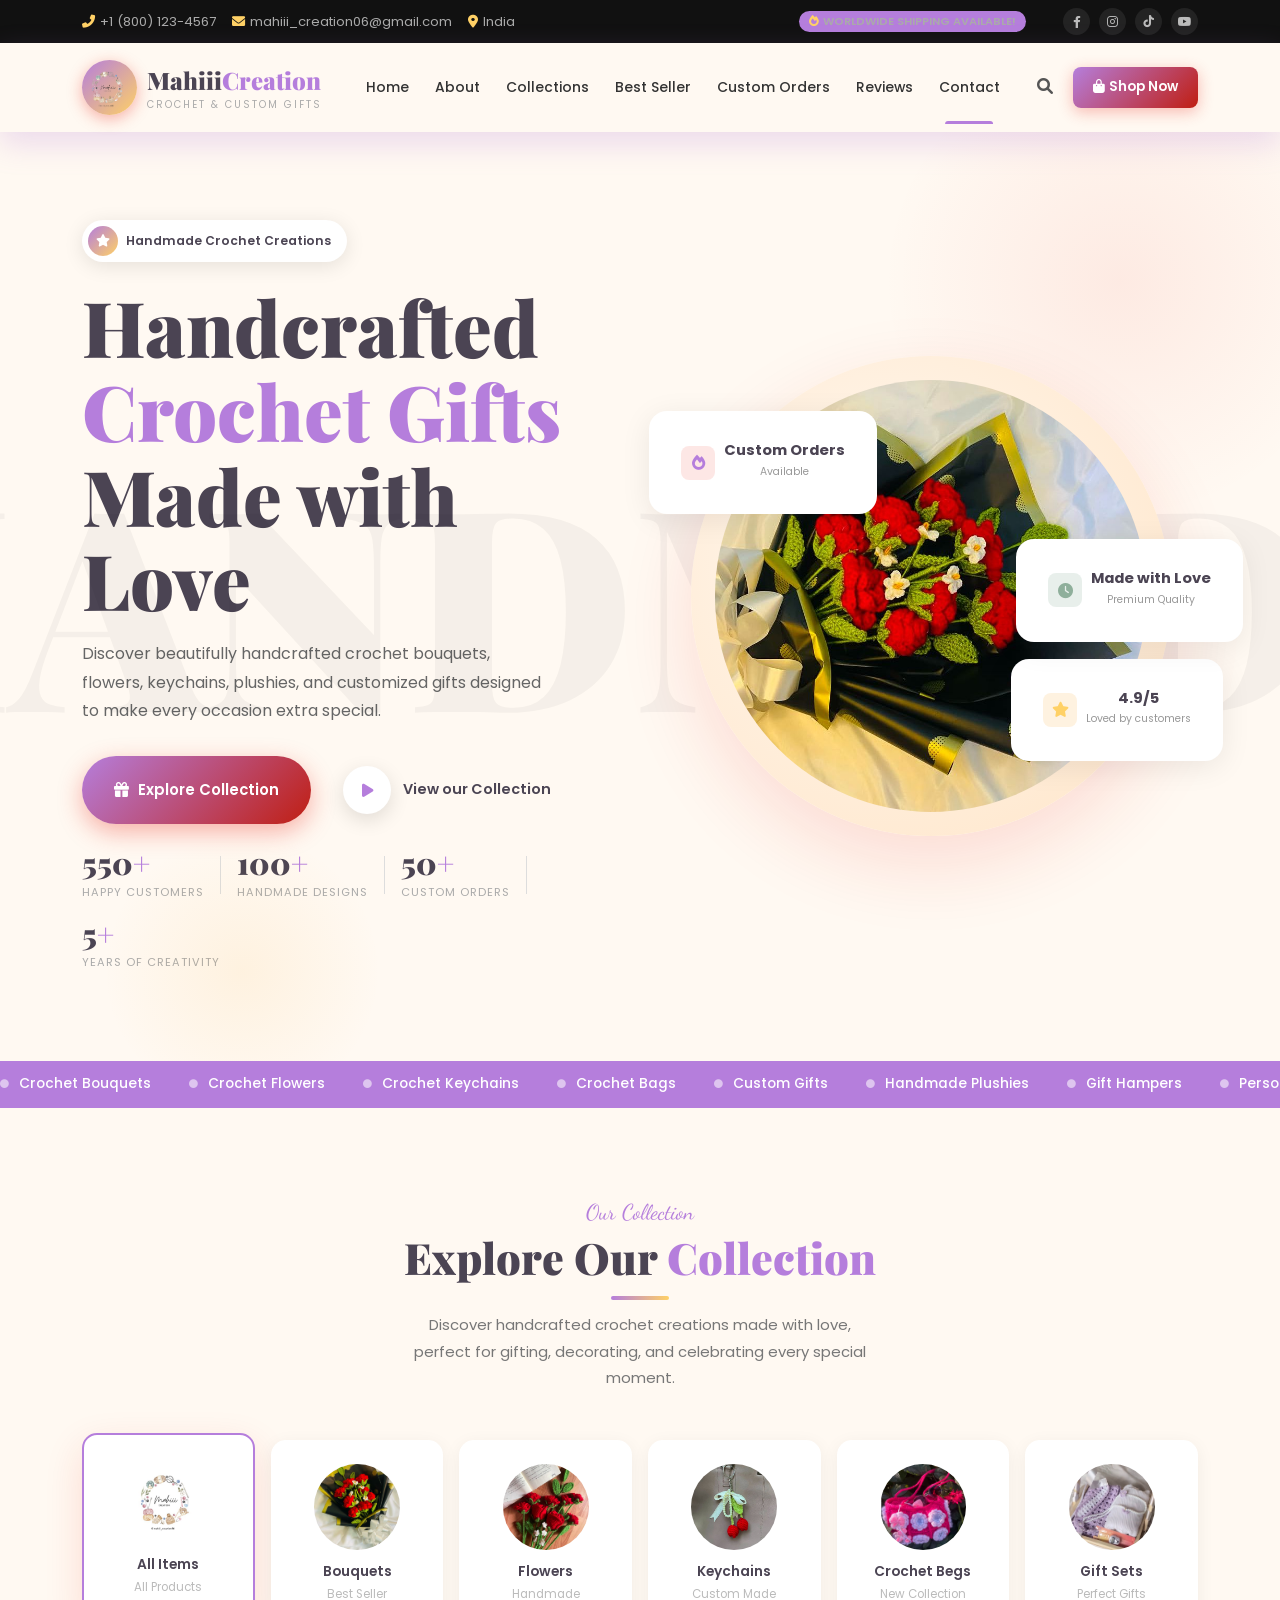
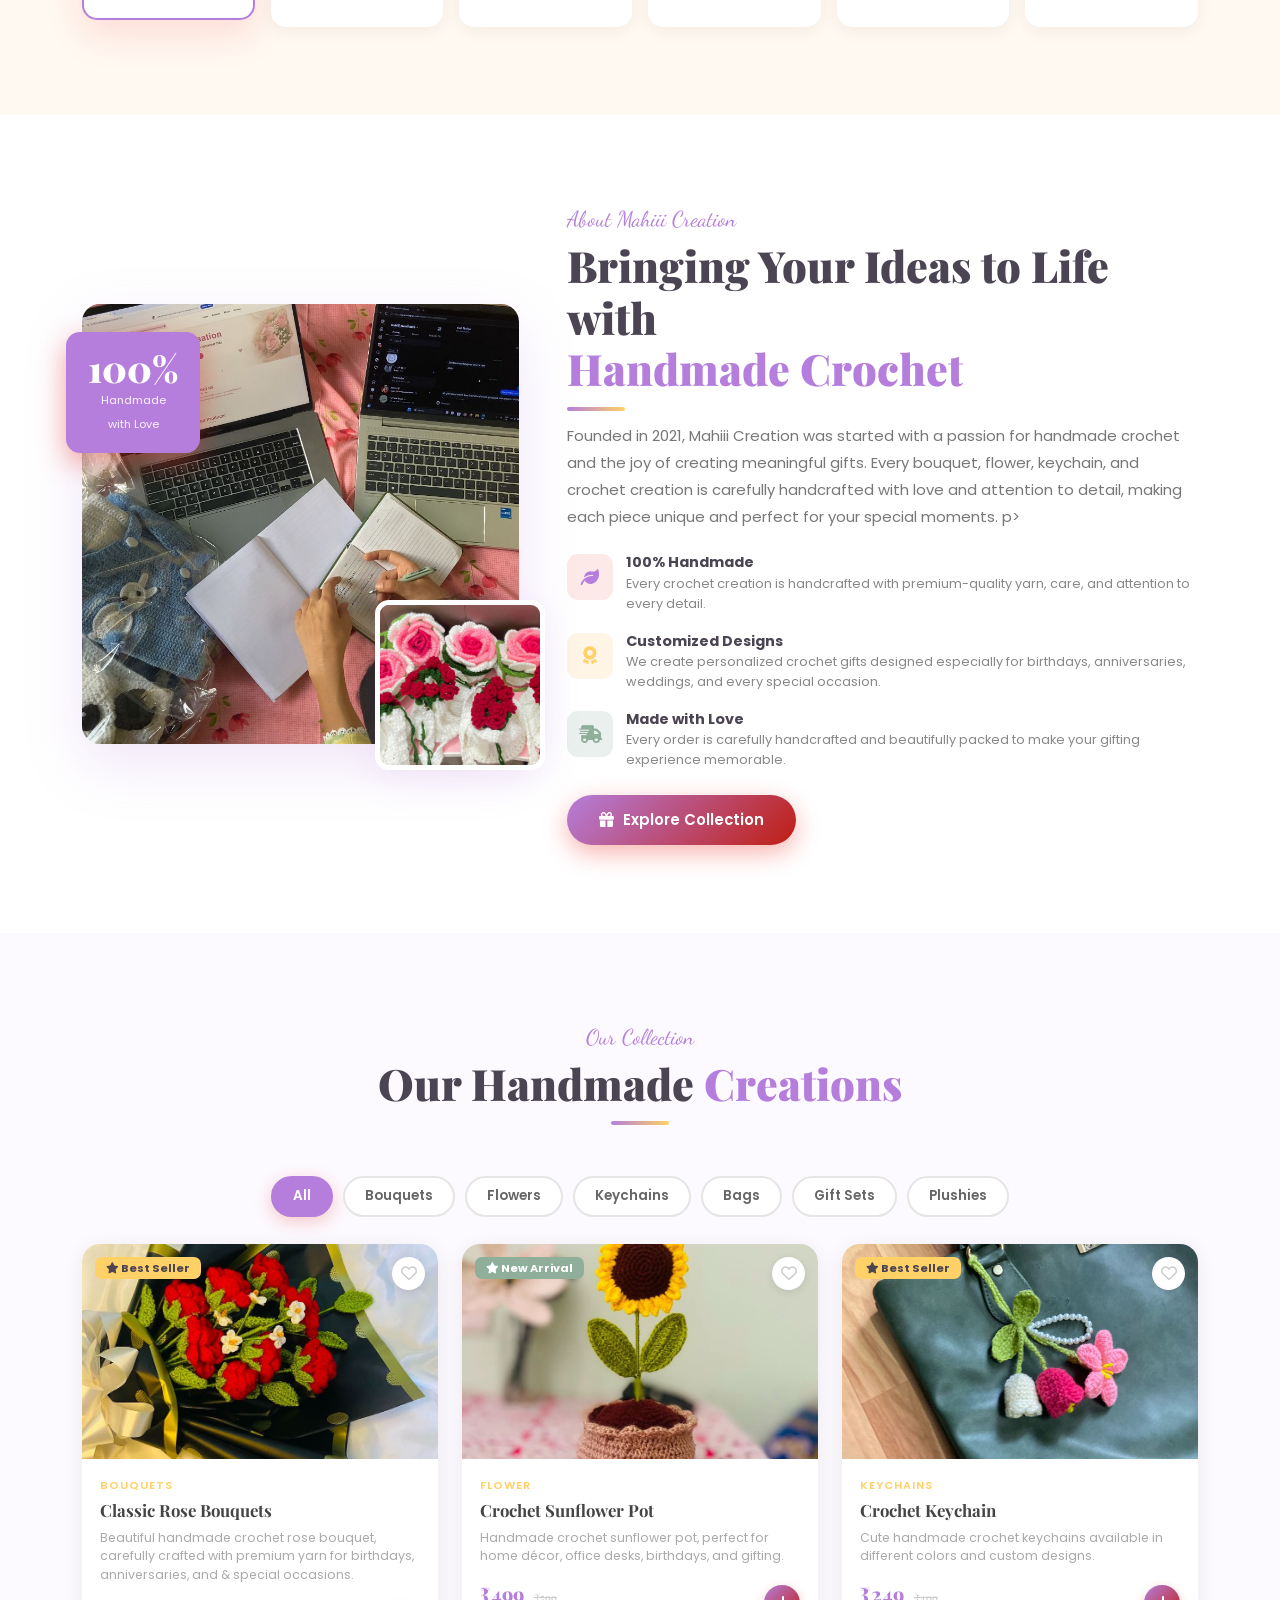
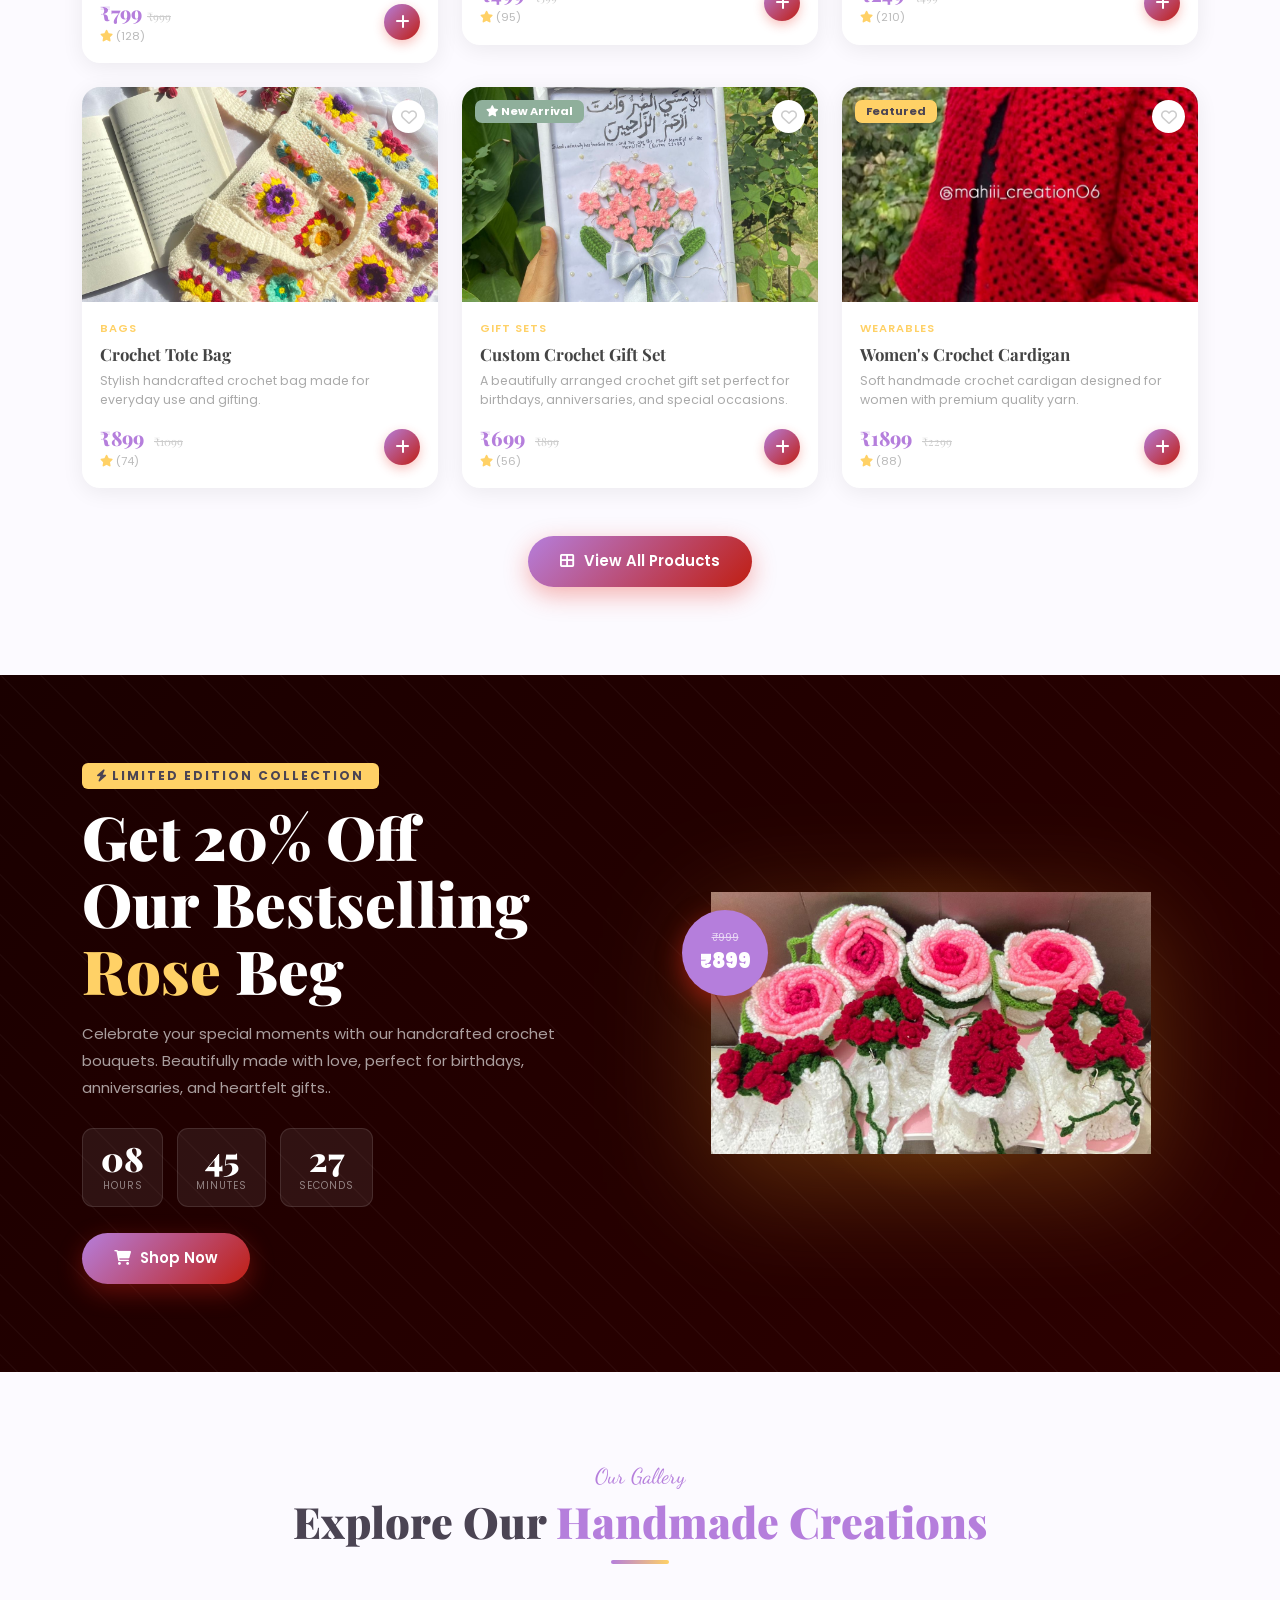
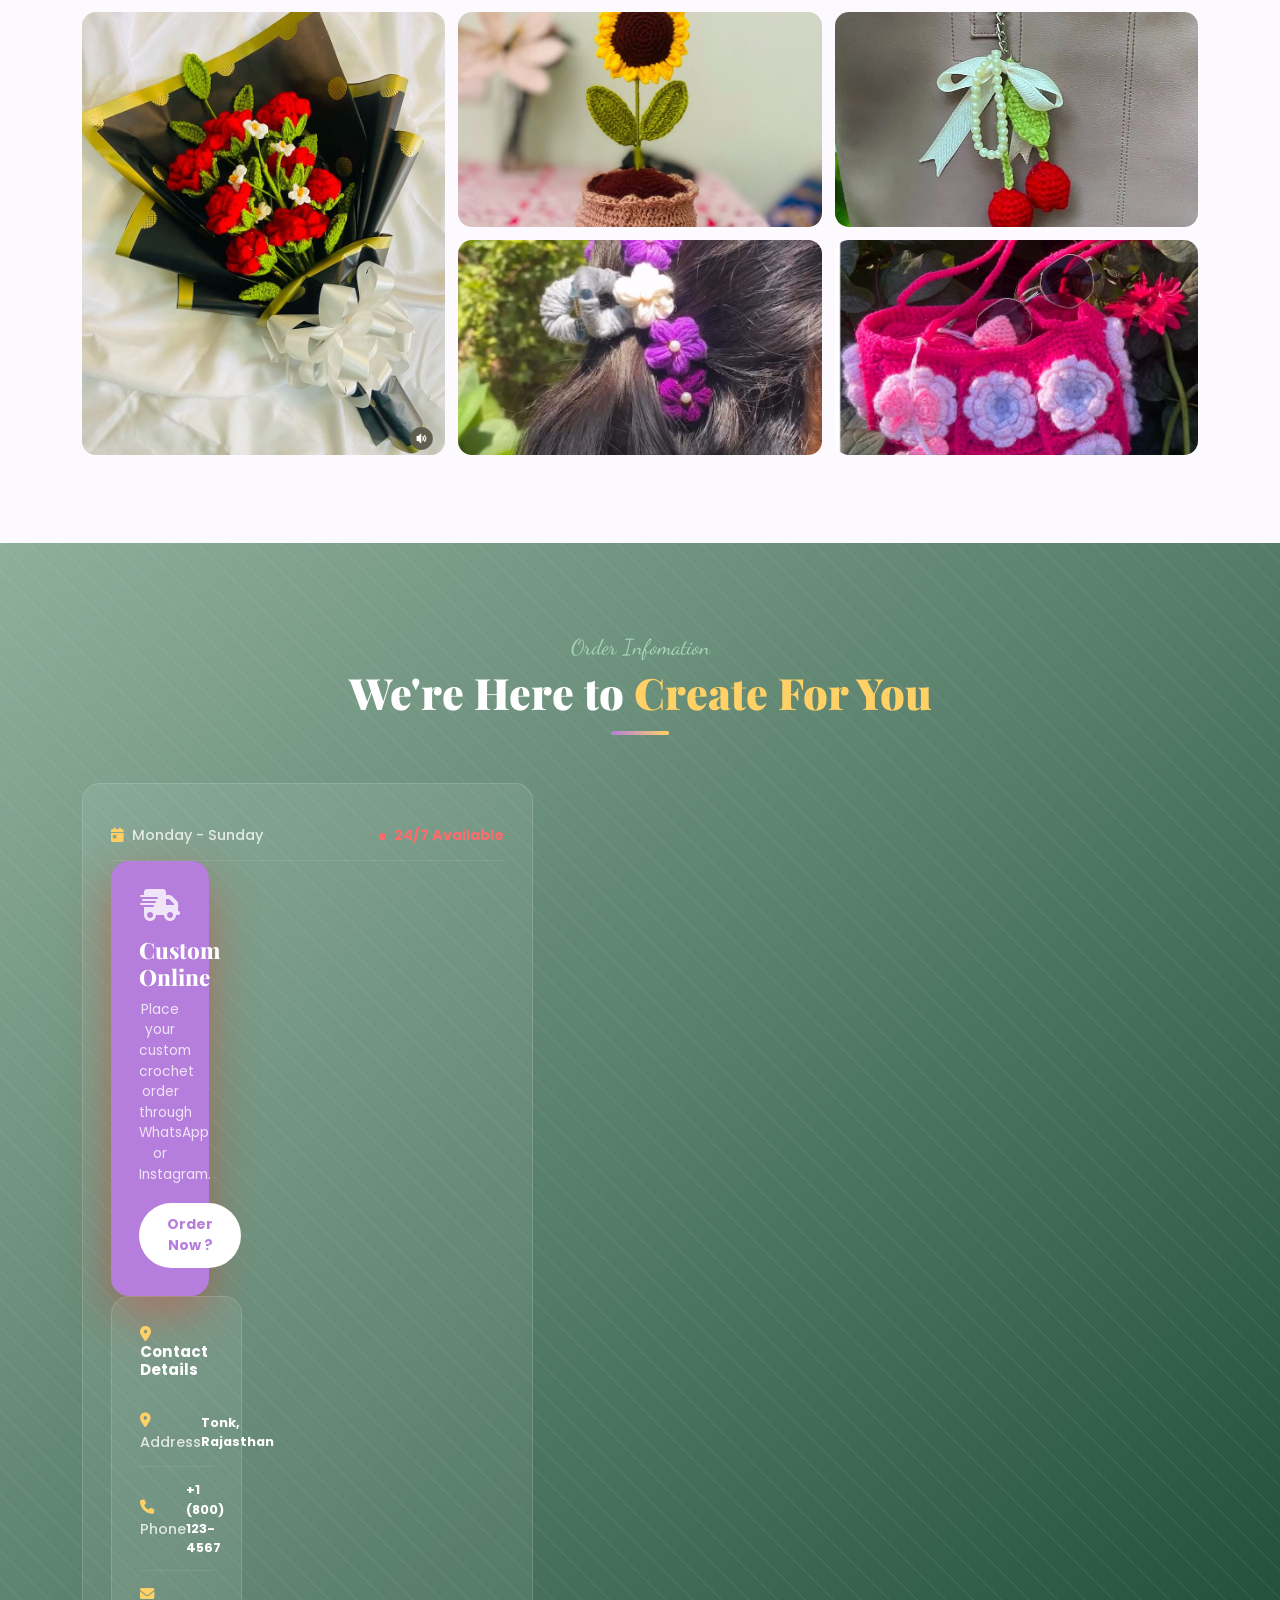
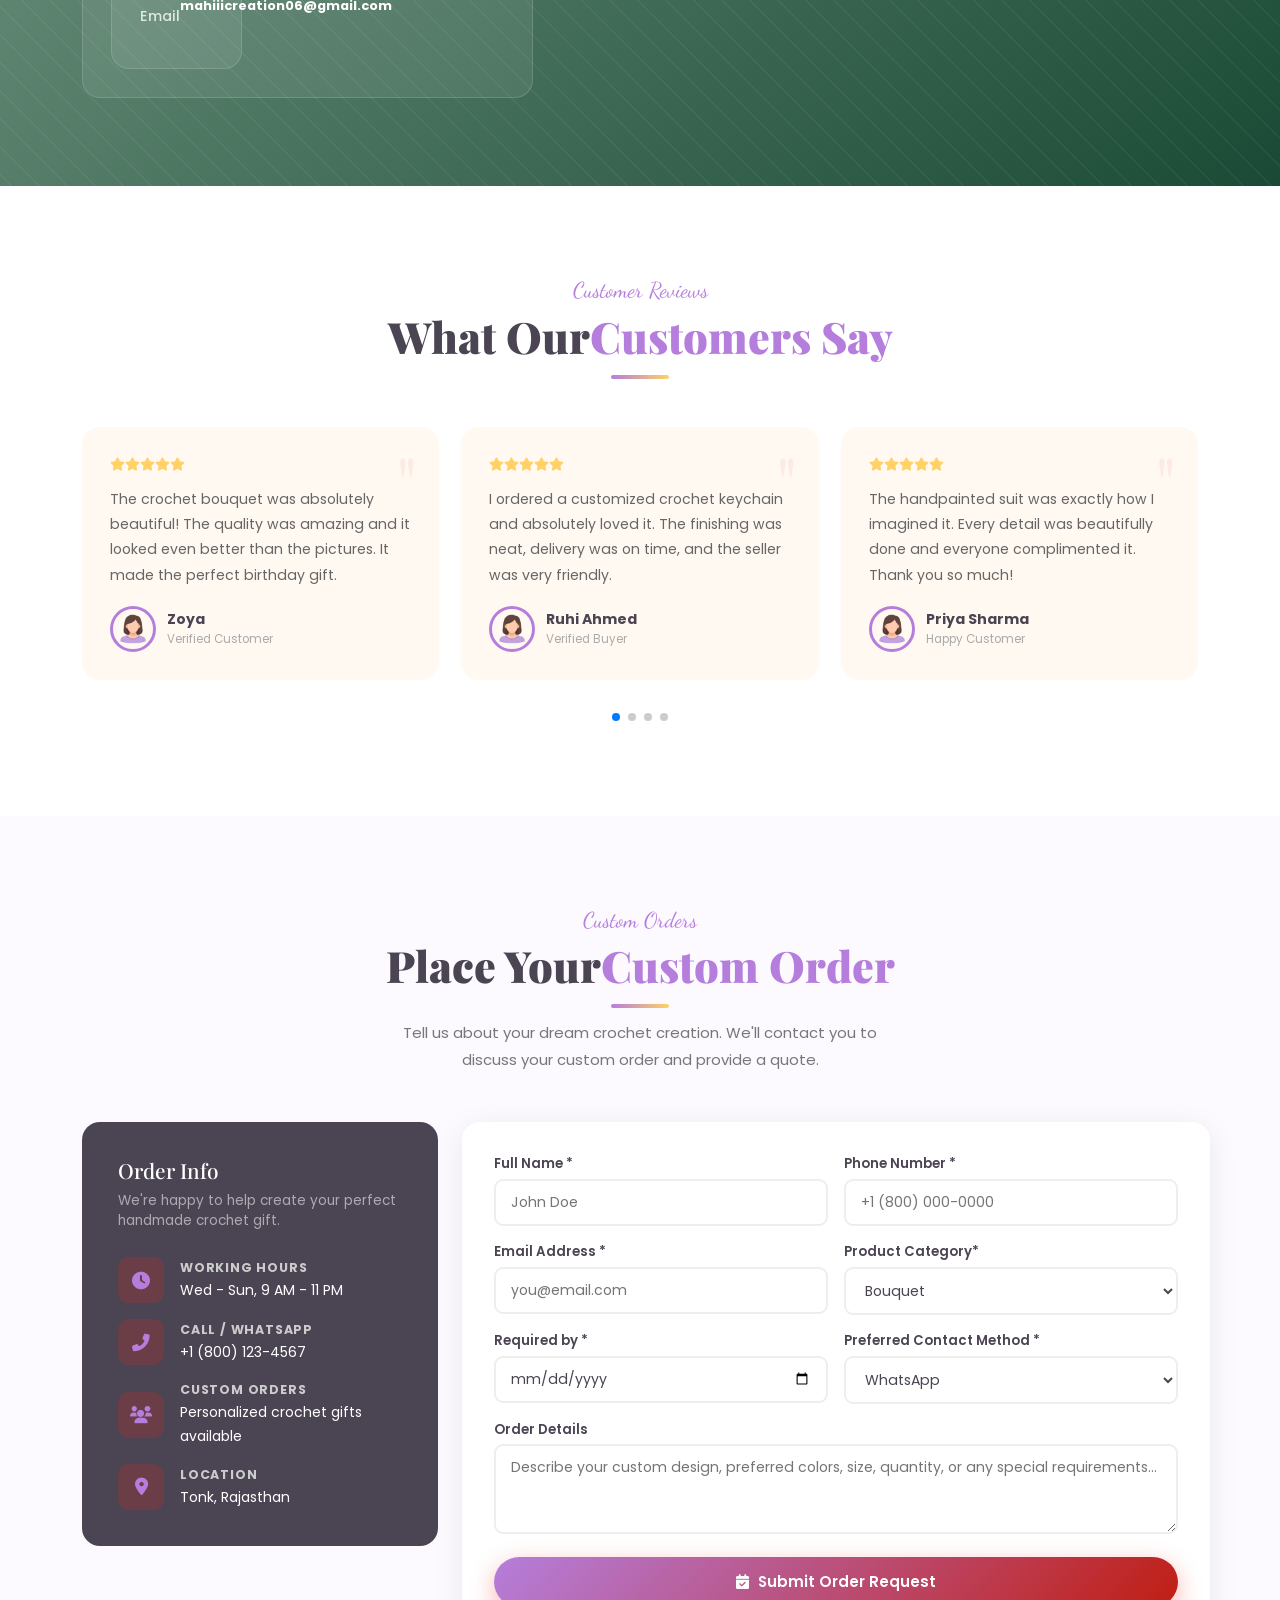
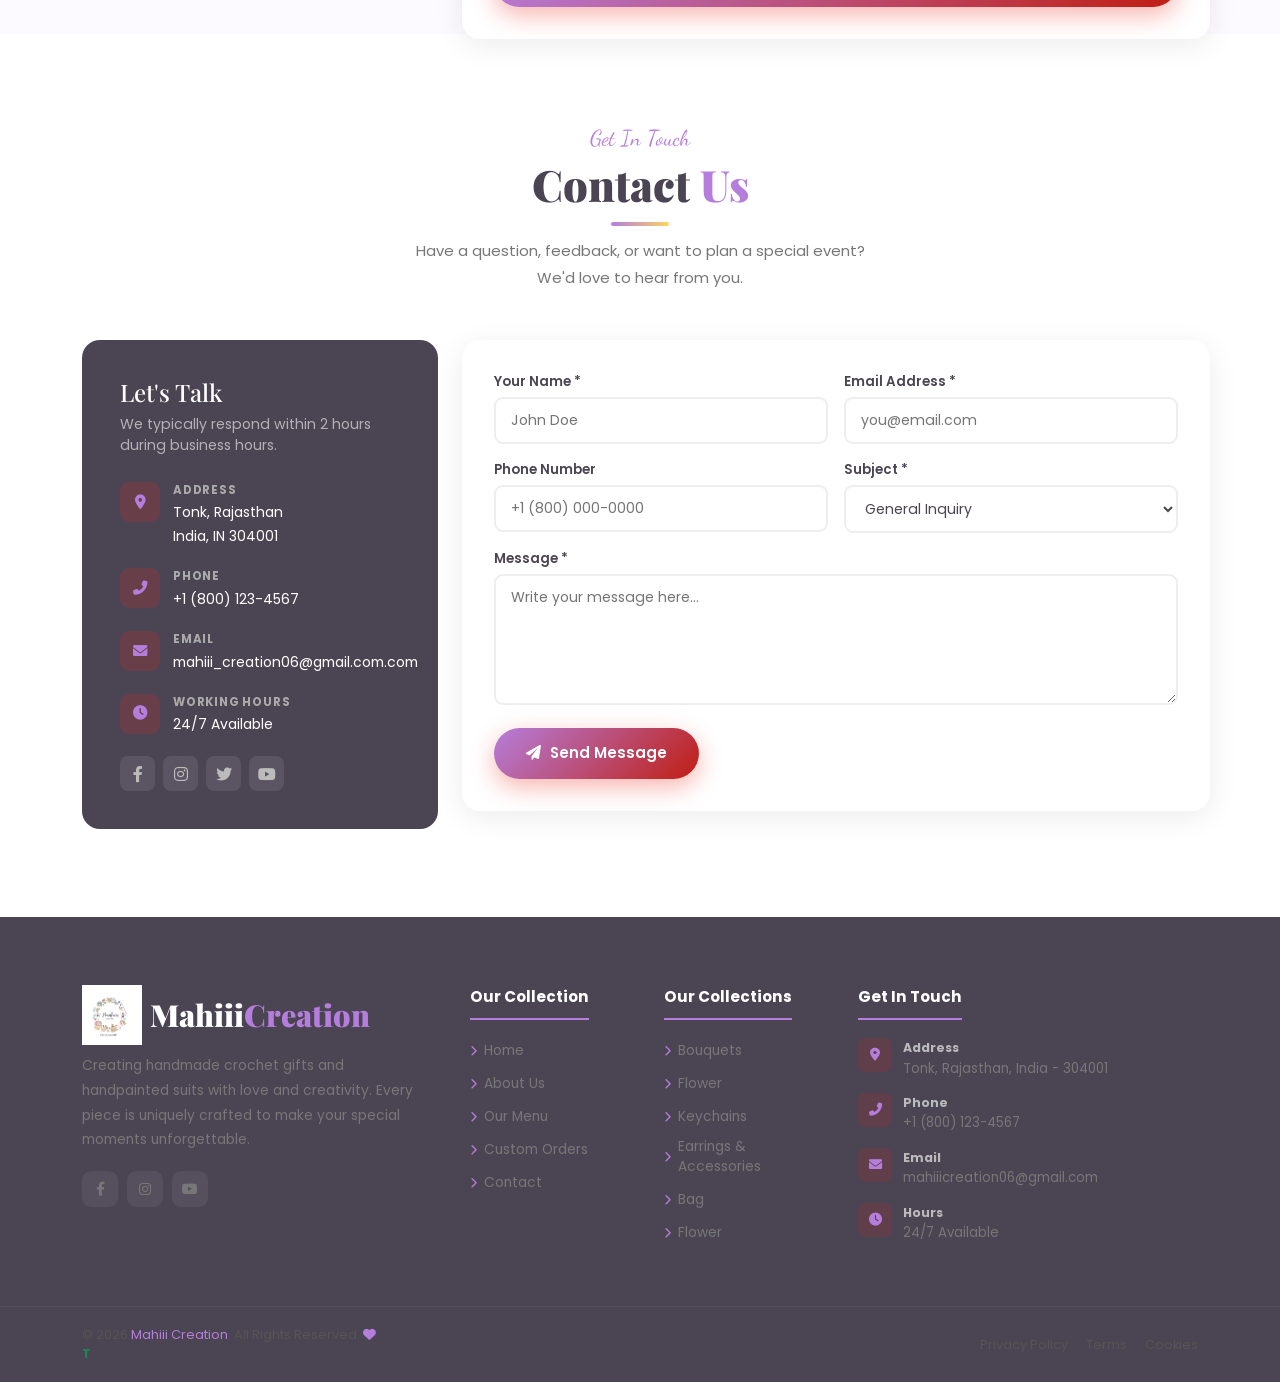
==== commit d69e13bd: "imags add" ====
--- a/sarab-1.0.0/sarab/index.html
+++ b/sarab-1.0.0/sarab/index.html
@@ -6,6 +6,7 @@
    <meta http-equiv="X-UA-Compatible" content="IE=edge">
    <meta name="viewport" content="width=device-width, initial-scale=1">
    <meta name="author" content="Sarab">
+   <link rel="icon" type="image/png" href="img/logo.jpeg">
    <meta name="description" content="Sarab - Fast Food & Restaurant HTML Template">
    <title>Mahiii Creation</title>
    <link
@@ -341,11 +342,10 @@
          <div class="row g-4" id="mgrid">
             <!-- CARD 1: Burgers -->
             <div class="col-sm-6 col-lg-4 mwrap" data-c="burgers" data-aos="fade-up">
-               <div class="mcard" data-img="img/menu/1.jpg" data-title="Classic Smash Burger" data-cat="Burgers"
-                  data-price="$14.99" data-old="$18.99" data-rating="4.9" data-reviews="128" data-cal="620"
-                  data-time="12"
-                  data-desc="Double smashed patty, cheddar cheese, caramelized onions, house pickles and our legendary special sauce. Made fresh to order on a toasted brioche bun."
-                  data-tags="Spicy,Bestseller,Beef">
+               <div class="mcard" data-img="img/banner.jpeg" data-title="Classic Rose Bouquets" data-cat="Bouquet"
+                  data-price="₹799" data-old="₹999" data-rating="4.9" data-reviews="128" data-cal="100% Handmade"
+                  data-time="4-6 Days" data-desc="Beautiful handmade crochet rose bouquet, carefully crafted with premium yarn for
+                        birthdays, anniversaries, and &amp; special occasions." data-tags="Handmade,Bestseller,Gift">
                   <div class="mimg">
                      <img src="img/banner.jpeg" alt="Smash Burger" />
                      <div class="mbdg hot"><i class="fas fa-star"></i> Best Seller</div>
@@ -369,136 +369,192 @@
                </div>
             </div>
             <!-- CARD 2: Pizza -->
-            <div class="col-sm-6 col-lg-4 mwrap" data-c="pizza" data-aos="fade-up" data-aos-delay="80">
-               <div class="mcard" data-img="img/menu/2.jpg" data-title="Margherita Royale" data-cat="Pizza"
-                  data-price="$19.99" data-old="$24.99" data-rating="4.8" data-reviews="95" data-cal="480"
-                  data-time="18"
-                  data-desc="San Marzano tomatoes, fresh buffalo mozzarella, fragrant basil leaves, drizzled with Italian truffle oil on a hand-stretched sourdough base."
-                  data-tags="Vegetarian,New,Italian">
+            <div class="col-sm-6 col-lg-4 mwrap" data-c="flower" data-aos="fade-up" data-aos-delay="80">
+               <div class="mcard" data-img="img/category/sunflower pot.jpeg" data-title="Crochet Sunflower Pot"
+                  data-cat="Flower" data-price="₹499" data-old="₹599" data-rating="4.8" data-reviews="95"
+                  data-cal="100% Handmade" data-time="3-5 Days"
+                  data-desc="A charming handmade crochet sunflower pot crafted with premium yarn. A beautiful decorative piece and a thoughtful gift for birthdays, housewarmings, teachers, and loved ones."
+                  data-tags="Handmade,Sunflower,Gift">
+
                   <div class="mimg">
-                     <img src="img/category/sunflower pot.jpeg" alt="Pizza" />
-                     <div class="mbdg new"><i class="fas fa-star"></i> New</div>
+                     <img src="img/category/sunflower pot.jpeg" alt="Crochet Sunflower Pot" />
+                     <div class="mbdg new"><i class="fas fa-star"></i> New Arrival</div>
                      <div class="mhrt"><i class="far fa-heart"></i></div>
                   </div>
+
                   <div class="mbody">
                      <div class="mcat">Flower</div>
                      <div class="mtit">Crochet Sunflower Pot</div>
-                     <div class="mdesc">Handcrafted sunflower Pot made with love to brighten every celebration.
-                        &amp;
-                     </div>
+
+                     <div class="mdesc">
+                        Handmade crochet sunflower pot, perfect for home décor, office desks, birthdays, and gifting.
+                     </div>
+
                      <div class="mfoot">
                         <div>
                            <div class="mprice">₹499 <small>₹599</small></div>
-                           <div class="mstars"><i class="fas fa-star"></i> <span
-                                 style="color:#bbb;font-size:.7rem;">(95)</span></div>
-                        </div>
-                        <button class="madd" title="View Details"><i class="fas fa-plus"></i></button>
-                     </div>
-                  </div>
+                           <div class="mstars">
+                              <i class="fas fa-star"></i>
+                              <span style="color:#bbb;font-size:.7rem;">(95)</span>
+                           </div>
+                        </div>
+
+                        <button class="madd" title="View Details">
+                           <i class="fas fa-plus"></i>
+                        </button>
+                     </div>
+                  </div>
+
                </div>
             </div>
             <!-- CARD 3: Chicken -->
-            <div class="col-sm-6 col-lg-4 mwrap" data-c="chicken" data-aos="fade-up" data-aos-delay="160">
-               <div class="mcard" data-img="img/menu/3.jpg" data-title="Nashville Hot Chicken" data-cat="Chicken"
-                  data-price="$12.99" data-old="$16.99" data-rating="5.0" data-reviews="210" data-cal="710"
-                  data-time="15"
-                  data-desc="Extra-crispy fried chicken tossed in our signature fiery Nashville spice blend, served with honey drizzle and house pickles on a toasted brioche bun."
-                  data-tags="Spicy,Bestseller,Crispy">
+            <div class="col-sm-6 col-lg-4 mwrap" data-c="keychains" data-aos="fade-up" data-aos-delay="160">
+               <div class="mcard" data-img="img/category/key charm.jpeg" data-title="Crochet Keychain"
+                  data-cat="Keychains" data-price="₹249" data-old="₹499" data-rating="5.0" data-reviews="210"
+                  data-cal="100% Handmade" data-time="2-4 Days"
+                  data-desc="Cute handmade crochet keychains available in different colors and custom designs. Perfect for return gifts, birthdays, and everyday use."
+                  data-tags="Handmade,Custom,Gift">
+
                   <div class="mimg">
-                     <img src="img/category/key charm.jpeg" alt="Chicken" />
-                     <div class="mbdg"><i class="fas fa-star"></i> Best Seller</div>
+                     <img src="img/category/key charm.jpeg" alt="Crochet Keychain" />
+                     <div class="mbdg hot"><i class="fas fa-star"></i> Best Seller</div>
                      <div class="mhrt"><i class="far fa-heart"></i></div>
                   </div>
+
                   <div class="mbody">
                      <div class="mcat">Keychains</div>
-                     <div class="mtit">Crochet Keycharms</div>
-                     <div class="mdesc">Cute handmade crochet Keycharm customized with different colors and designs.
-                     </div>
+                     <div class="mtit">Crochet Keychain</div>
+
+                     <div class="mdesc">
+                        Cute handmade crochet keychains available in different colors and custom designs.
+                     </div>
+
                      <div class="mfoot">
                         <div>
-                           <div class="mprice">₹249<small>₹499</small></div>
-                           <div class="mstars"><i class="fas fa-star"></i> <span
-                                 style="color:#bbb;font-size:.7rem;">(210)</span></div>
-                        </div>
-                        <button class="madd" title="View Details"><i class="fas fa-plus"></i></button>
+                           <div class="mprice">₹249 <small>₹499</small></div>
+                           <div class="mstars">
+                              <i class="fas fa-star"></i>
+                              <span style="color:#bbb;font-size:.7rem;">(210)</span>
+                           </div>
+                        </div>
+
+                        <button class="madd" title="View Details">
+                           <i class="fas fa-plus"></i>
+                        </button>
                      </div>
                   </div>
                </div>
             </div>
             <!-- CARD 4: Wraps -->
-            <div class="col-sm-6 col-lg-4 mwrap" data-c="wraps" data-aos="fade-up">
-               <div class="mcard" data-img="img/menu/4.jpg" data-title="Loaded Fajita Wrap" data-cat="Wraps"
-                  data-price="$10.99" data-old="" data-rating="4.5" data-reviews="74" data-cal="520" data-time="10"
-                  data-desc="Grilled chicken strips, saut�ed bell peppers and onions, sour cream, fresh guacamole and salsa wrapped in a warm flour tortilla with melted cheddar."
-                  data-tags="Grilled,Fresh,Mexican">
+            <div class="col-sm-6 col-lg-4 mwrap" data-c="bags" data-aos="fade-up">
+               <div class="mcard" data-img="img/category/tote bag.jpeg" data-title="Crochet Tote Bag" data-cat="Bags"
+                  data-price="₹899" data-old="₹1099" data-rating="4.8" data-reviews="74" data-cal="100% Handmade"
+                  data-time="5-7 Days"
+                  data-desc="Stylish handmade crochet tote bag crafted with premium yarn. Lightweight, durable, and perfect for everyday use."
+                  data-tags="Handmade,Bag,Trending">
+
                   <div class="mimg">
-                     <img src="img/category/tote bag.jpeg" alt="Wrap" />
+                     <img src="img/category/tote bag.jpeg" alt="Crochet Tote Bag" />
                      <div class="mhrt"><i class="far fa-heart"></i></div>
                   </div>
+
                   <div class="mbody">
                      <div class="mcat">Bags</div>
                      <div class="mtit">Crochet Tote Bag</div>
-                     <div class="mdesc">Stylish handcrafted crochet bag made for everyday use and gifting.</div>
+
+                     <div class="mdesc">
+                        Stylish handcrafted crochet bag made for everyday use and gifting.
+                     </div>
+
                      <div class="mfoot">
                         <div>
-                           <div class="mprice">₹899</div>
-                           <div class="mstars"><i class="fas fa-star"></i> <span
-                                 style="color:#bbb;font-size:.7rem;">(74)</span></div>
-                        </div>
-                        <button class="madd" title="View Details"><i class="fas fa-plus"></i></button>
+                           <div class="mprice">₹899 <small>₹1099</small></div>
+                           <div class="mstars">
+                              <i class="fas fa-star"></i>
+                              <span style="color:#bbb;font-size:.7rem;">(74)</span>
+                           </div>
+                        </div>
+
+                        <button class="madd" title="View Details">
+                           <i class="fas fa-plus"></i>
+                        </button>
                      </div>
                   </div>
                </div>
             </div>
             <!-- CARD 5: Desserts -->
-            <div class="col-sm-6 col-lg-4 mwrap" data-c="desserts" data-aos="fade-up" data-aos-delay="80">
-               <div class="mcard" data-img="img/menu/5.jpg" data-title="Nutella Lava Cake" data-cat="Desserts"
-                  data-price="$8.99" data-old="$11.99" data-rating="4.9" data-reviews="56" data-cal="390" data-time="8"
-                  data-desc="Warm molten chocolate cake with a gooey Nutella center, served alongside Madagascar vanilla bean ice cream with salted caramel drizzle and fresh berries."
-                  data-tags="Sweet,New,Chocolate">
+            <div class="col-sm-6 col-lg-4 mwrap" data-c="giftsets" data-aos="fade-up" data-aos-delay="80">
+               <div class="mcard" data-img="img/category/crochet gift.jpeg" data-title="Custom Crochet Gift Set"
+                  data-cat="Gift Sets" data-price="₹699" data-old="₹899" data-rating="4.9" data-reviews="56"
+                  data-cal="100% Handmade" data-time="4-6 Days"
+                  data-desc="Beautiful handmade crochet gift set customized for birthdays, anniversaries, baby showers, and special occasions."
+                  data-tags="Custom,Gift,Handmade">
+
                   <div class="mimg">
-                     <img src="img/category/crochet gift.jpeg" alt="Lava Cake" />
-                     <div class="mbdg new"><i class="fas fa-star"></i> New</div>
+                     <img src="img/category/crochet gift.jpeg" alt="Custom Crochet Gift Set" />
+                     <div class="mbdg new"><i class="fas fa-star"></i> New Arrival</div>
                      <div class="mhrt"><i class="far fa-heart"></i></div>
                   </div>
+
                   <div class="mbody">
                      <div class="mcat">Gift Sets</div>
-                     <div class="mtit"> Custom Gift</div>
-                     <div class="mdesc">A beautifully arranged crochet gift set perfect for birthdays and anniversaries.
-                     </div>
+                     <div class="mtit">Custom Crochet Gift Set</div>
+
+                     <div class="mdesc">
+                        A beautifully arranged crochet gift set perfect for birthdays, anniversaries, and special
+                        occasions.
+                     </div>
+
                      <div class="mfoot">
                         <div>
                            <div class="mprice">₹699 <small>₹899</small></div>
-                           <div class="mstars"><i class="fas fa-star"></i> <span
-                                 style="color:#bbb;font-size:.7rem;">(56)</span></div>
-                        </div>
-                        <button class="madd" title="View Details"><i class="fas fa-plus"></i></button>
+                           <div class="mstars">
+                              <i class="fas fa-star"></i>
+                              <span style="color:#bbb;font-size:.7rem;">(56)</span>
+                           </div>
+                        </div>
+
+                        <button class="madd" title="View Details">
+                           <i class="fas fa-plus"></i>
+                        </button>
                      </div>
                   </div>
                </div>
             </div>
             <!-- CARD 6: Pasta -->
-            <div class="col-sm-6 col-lg-4 mwrap" data-c="pasta" data-aos="fade-up" data-aos-delay="160">
-               <div class="mcard" data-img="img/menu/6.jpg" data-title="Truffle Mushroom Pasta" data-cat="Pasta"
-                  data-price="$16.99" data-old="" data-rating="4.9" data-reviews="88" data-cal="560" data-time="20"
-                  data-desc="Al dente tagliatelle tossed with mixed wild mushrooms, freshly shaved black truffle, aged parmesan, fresh thyme and a touch of cream in garlic butter."
-                  data-tags="Vegetarian,Chef's Pick,Italian">
+            <div class="col-sm-6 col-lg-4 mwrap" data-c="wearables" data-aos="fade-up" data-aos-delay="160">
+               <div class="mcard" data-img="img/menu/women cardigan.jpeg" data-title="Women's Crochet Cardigan"
+                  data-cat="Wearables" data-price="₹1899" data-old="₹2299" data-rating="4.9" data-reviews="88"
+                  data-cal="100% Handmade" data-time="7-10 Days"
+                  data-desc="Elegant handmade crochet cardigan designed for comfort and style. A timeless piece for every wardrobe."
+                  data-tags="Handmade,Fashion,Premium">
+
                   <div class="mimg">
-                     <img src="img/menu/women cardigan.jpeg" alt="Pasta" />
+                     <img src="img/menu/women cardigan.jpeg" alt="Women's Crochet Cardigan" />
                      <div class="mbdg hot">Featured</div>
                      <div class="mhrt"><i class="far fa-heart"></i></div>
                   </div>
+
                   <div class="mbody">
-                     <div class="mcat">Plushies</div>
-                     <div class="mtit">Women's Jacket</div>
-                     <div class="mdesc">Soft handmade crochet sweater designed with love for Women's and gifting.</div>
+                     <div class="mcat">Wearables</div>
+                     <div class="mtit">Women's Crochet Cardigan</div>
+
+                     <div class="mdesc">
+                        Soft handmade crochet cardigan designed for women with premium quality yarn.
+                     </div>
+
                      <div class="mfoot">
                         <div>
-                           <div class="mprice">₹1,899</div>
-                           <div class="mstars"><i class="fas fa-star"></i> <span
-                                 style="color:#bbb;font-size:.7rem;">(88)</span></div>
-                        </div>
-                        <button class="madd" title="View Details"><i class="fas fa-plus"></i></button>
+                           <div class="mprice">₹1899 <small>₹2299</small></div>
+                           <div class="mstars">
+                              <i class="fas fa-star"></i>
+                              <span style="color:#bbb;font-size:.7rem;">(88)</span>
+                           </div>
+                        </div>
+
+                        <button class="madd" title="View Details">
+                           <i class="fas fa-plus"></i>
+                        </button>
                      </div>
                   </div>
                </div>
@@ -576,27 +632,27 @@
             <div class="sline"></div>
          </div>
          <div class="ggrid" data-aos="fade-up">
-            <div class="gitem" data-gi="0" data-gimg="img/portfolio/work1.jpg" data-gtitle="Crochet Rose Bouquet"
+            <div class="gitem" data-gi="0" data-gimg="img/bouquet.jpeg" data-gtitle="Crochet Rose Bouquet"
                data-gdesc="Elegant handmade crochet rose bouquet, perfect for birthdays, anniversaries, and memorable gifts.">
                <img src="img/bouquet.jpeg" alt="crochet rose bouquet" />
                <div class="gover"><span><i class="fas fa-expand-alt"></i> Crochet Rose Bouquet</span></div>
             </div>
-            <div class="gitem" data-gi="1" data-gimg="img/portfolio/work2.jpg" data-gtitle="Sunflower pot"
+            <div class="gitem" data-gi="1" data-gimg="img/category/sunflower pot.jpeg" data-gtitle="Sunflower pot"
                data-gdesc="Handcrafted sunflower bouquet made with premium yarn to brighten every special occasion.">
                <img src="img/category/sunflower pot.jpeg" alt="Sunflower pot" />
                <div class="gover"><span><i class="fas fa-expand-alt"></i> Sunflower Pot</span></div>
             </div>
-            <div class="gitem" data-gi="2" data-gimg="img/portfolio/work3.jpg" data-gtitle="Crochet Keychains"
+            <div class="gitem" data-gi="2" data-gimg="img/menu/keychain.jpeg" data-gtitle="Crochet Keychains"
                data-gdesc="Cute and customizable crochet keychains, perfect as return gifts or everyday accessories.">
                <img src="img/menu/keychain.jpeg" alt="Crochet Keychains" />
                <div class="gover"><span><i class="fas fa-expand-alt"></i> Crochet Keychains</span></div>
             </div>
-            <div class="gitem" data-gi="3" data-gimg="img/portfolio/work4.jpg" data-gtitle="Hair Accessories"
+            <div class="gitem" data-gi="3" data-gimg="img/menu/purple clw.jpeg" data-gtitle="Hair Accessories"
                data-gdesc="Handcrafted desserts - from molten lava cakes to artisan ice cream sundaes and seasonal pastries.">
                <img src="img/menu/purple clw.jpeg" alt="Hair Accessories" />
                <div class="gover"><span><i class="fas fa-expand-alt"></i> Hair Accessories</span></div>
             </div>
-            <div class="gitem" data-gi="4" data-gimg="img/portfolio/work5.jpg" data-gtitle="Crochet Tote Bags"
+            <div class="gitem" data-gi="4" data-gimg="img/menu/bag.jpeg" data-gtitle="Crochet Tote Bags"
                data-gdesc="Loaded fresh wraps packed with grilled proteins, crunchy vegetables and our house-made sauces.">
                <img src="img/menu/bag.jpeg" alt="Crochet Tote Bags" />
                <div class="gover"><span><i class="fas fa-expand-alt"></i> Crochet Tote Bags</span></div>
@@ -1136,7 +1192,10 @@
       <div class="container">
          <div class="row g-5">
             <div class="col-lg-4">
-               <div class="fnm">Mahiii<span>Creation</span></div>
+               <div class="d-flex align-items-center">
+                  <img src="img/logo.jpeg" style="width:60px;" class="me-2">
+                  <div class="fnm">Mahiii<span>Creation</span></div>
+               </div>
                <p class="fdesc">Creating handmade crochet gifts and handpainted suits with love and creativity. Every
                   piece is uniquely crafted to make your special moments unforgettable.</p>
                <div class="fsoc">
--- a/sarab-1.0.0/sarab/css/style.css
+++ b/sarab-1.0.0/sarab/css/style.css
@@ -132,8 +132,8 @@
 }
 
 .bico {
-  width: 46px;
-  height: 46px;
+  width: 55px;
+  height: 55px;
   border-radius: 50%;
   background: linear-gradient(135deg, var(--primary), var(--secondary));
   display: flex;
@@ -142,6 +142,12 @@
   font-size: 1.3rem;
   color: #fff;
   box-shadow: 0 4px 15px rgba(232, 40, 26, 0.35);
+}
+
+.bico img {
+  width: 100%;
+  height: 100%;
+  object-fit: contain;
 }
 
 .bname {
